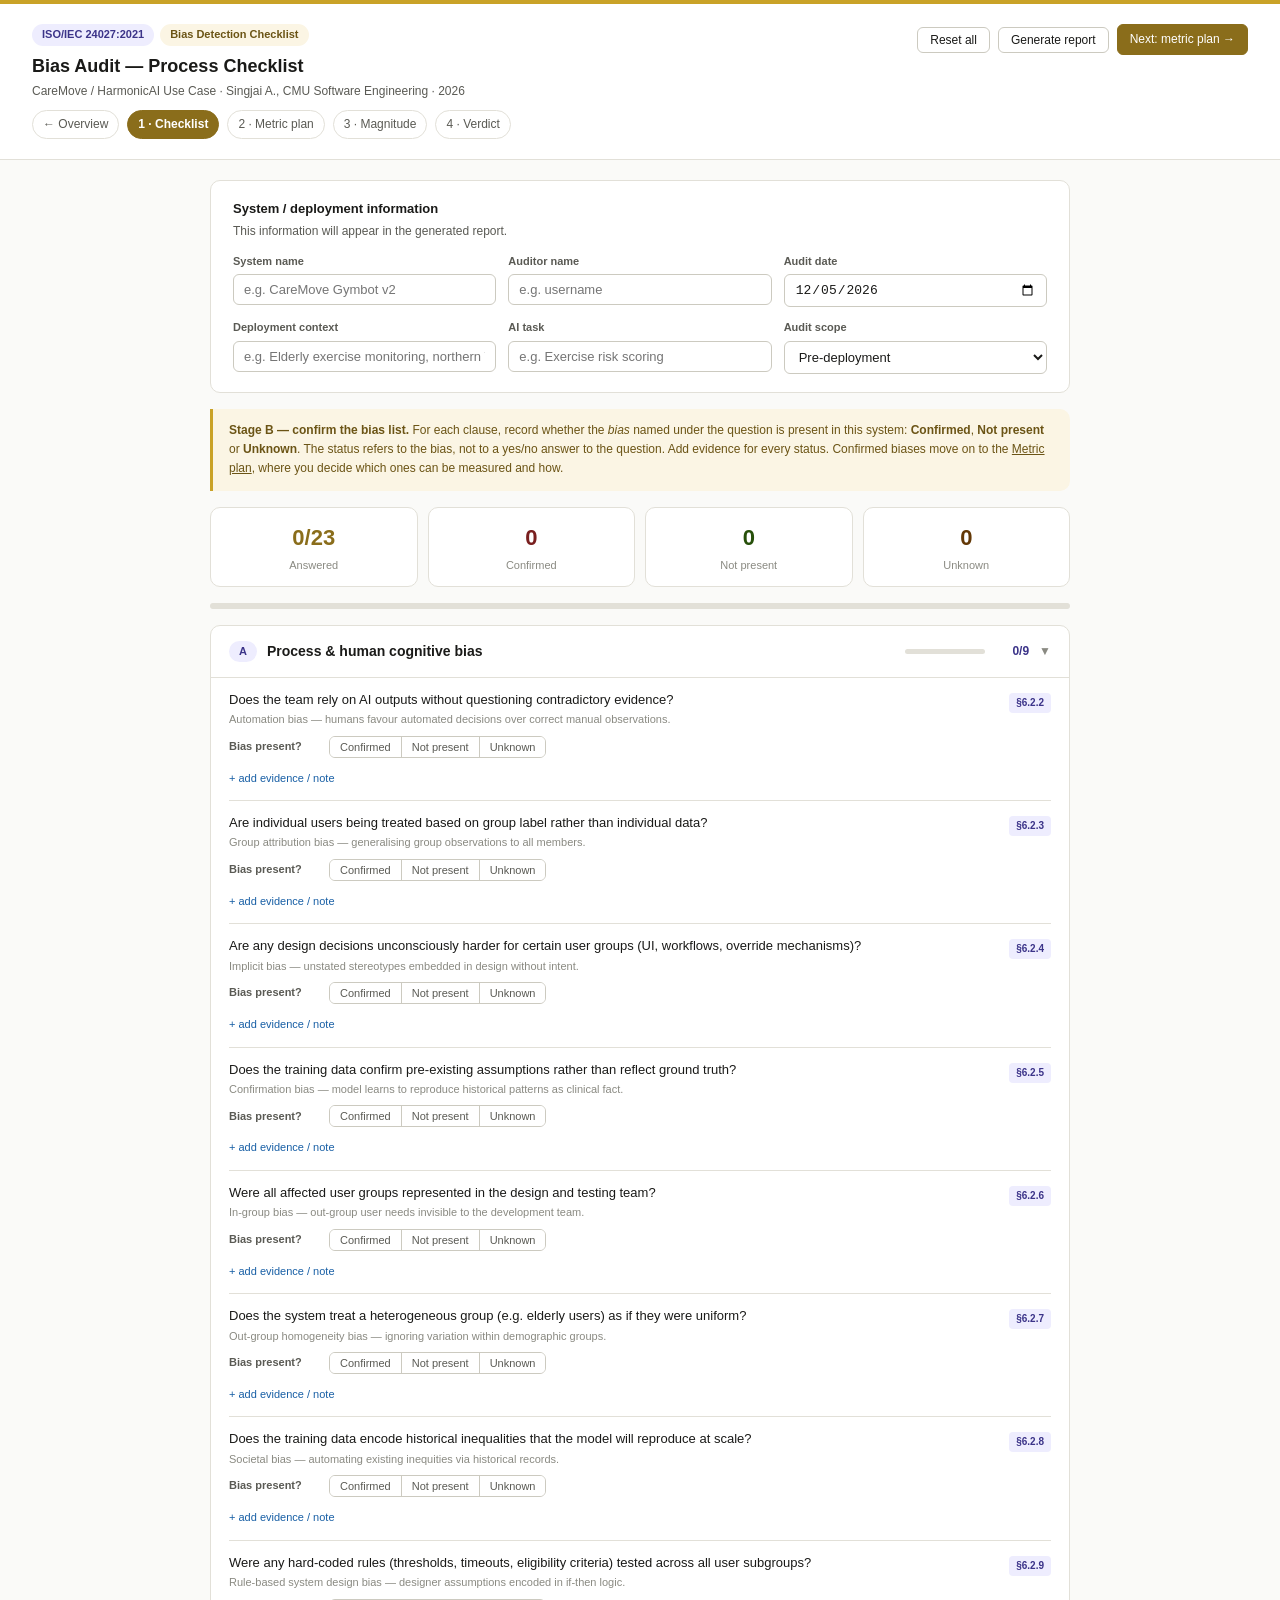
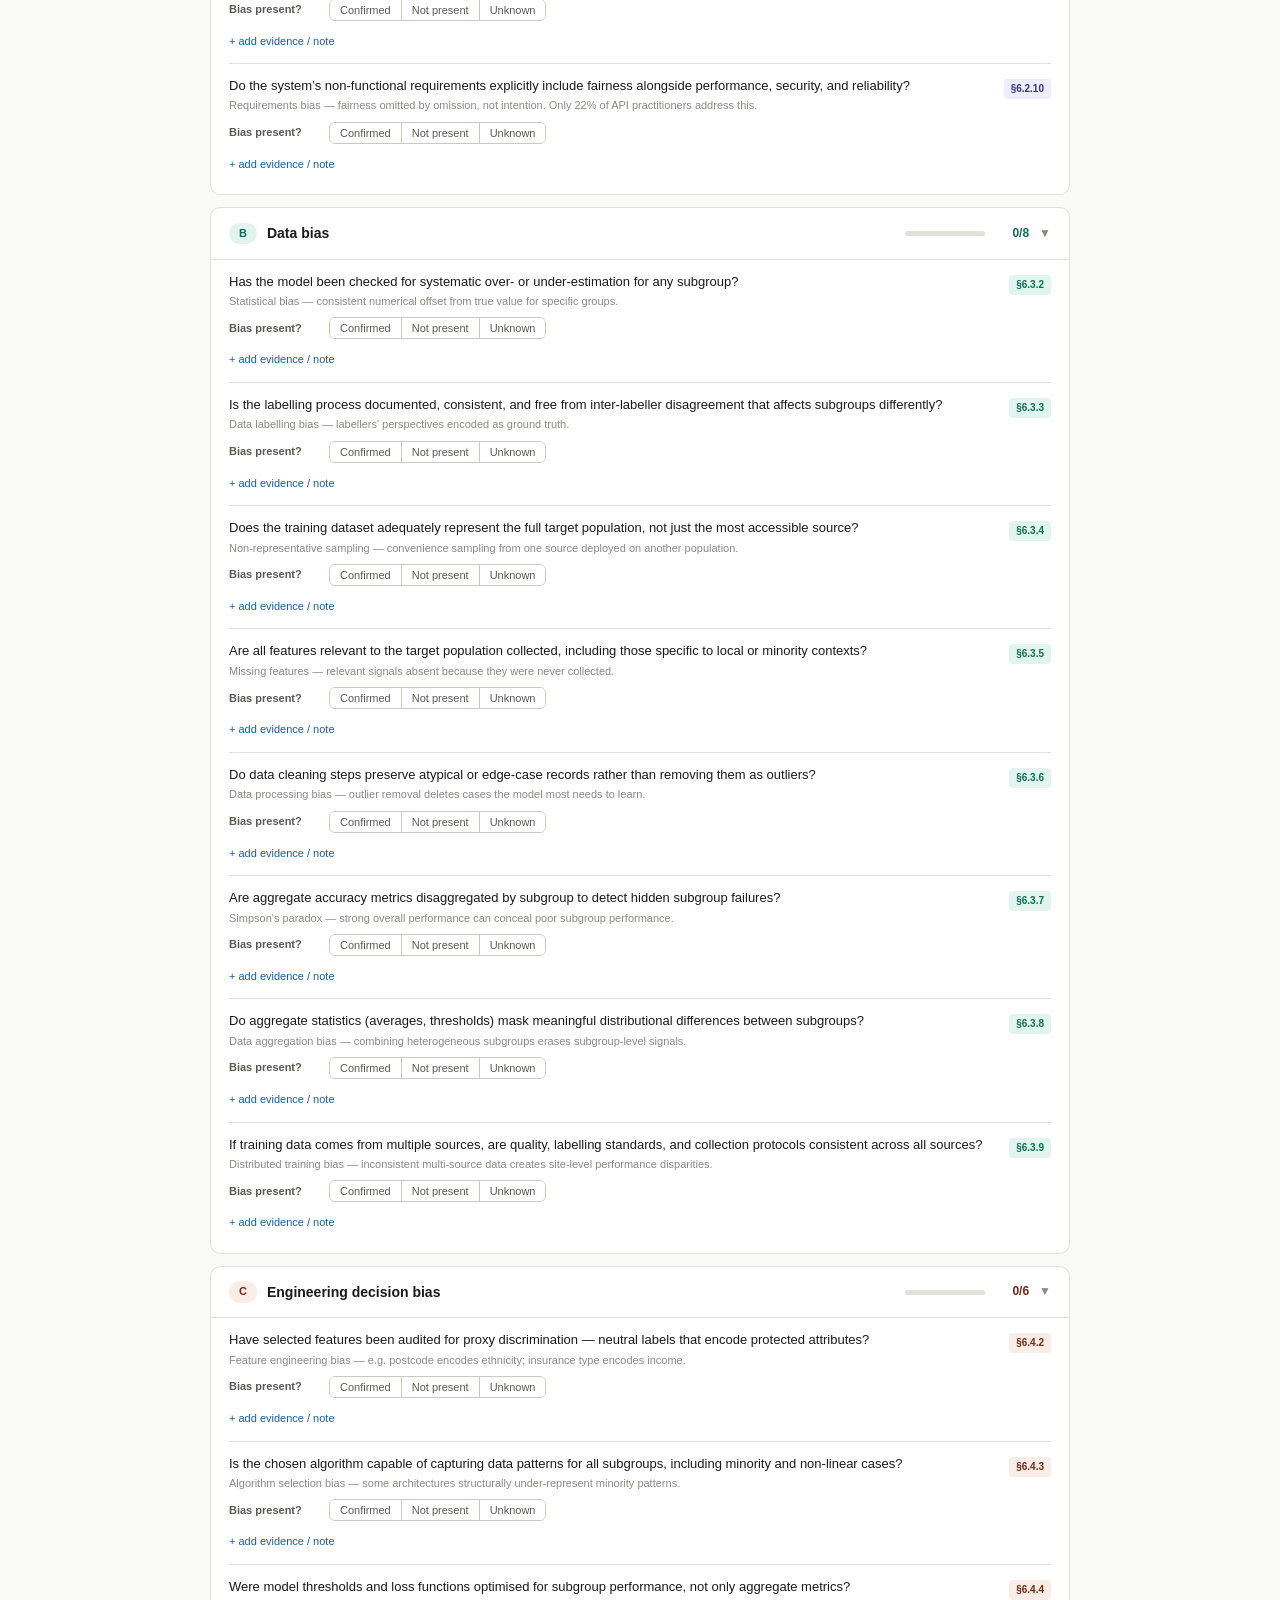
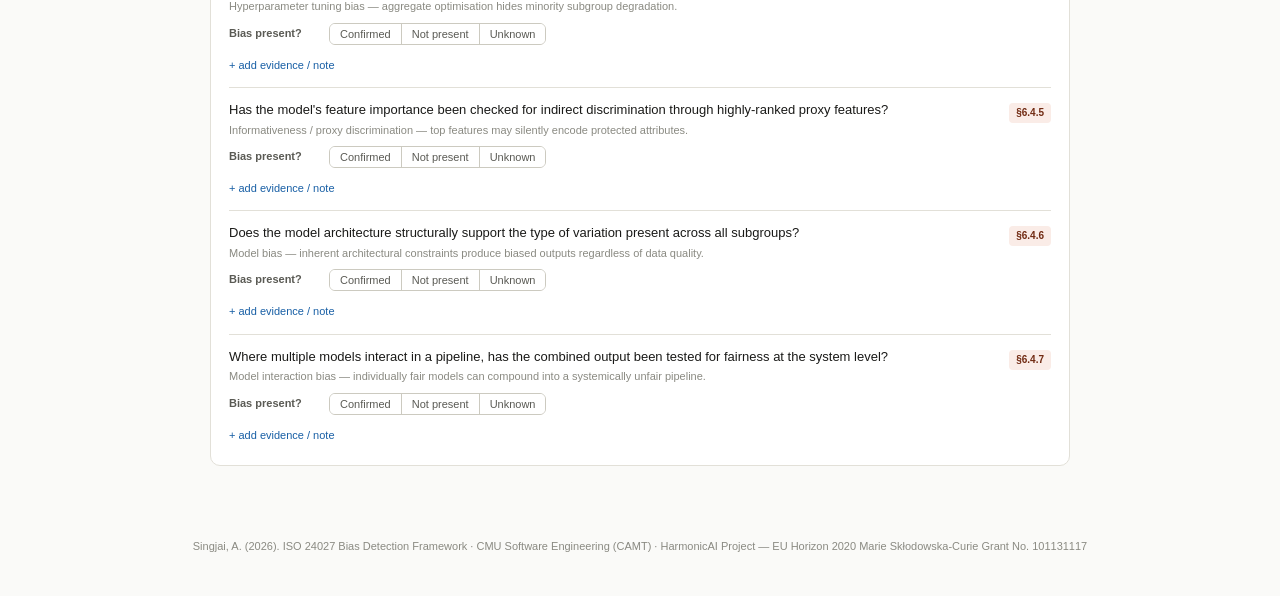
==== checklist.html @ 9dd4c661 "Add files via upload" ====
<!DOCTYPE html>
<html lang="en">
<head>
<meta charset="UTF-8">
<meta name="viewport" content="width=device-width, initial-scale=1.0">
<title>ISO 24027 Bias Detection Checklist</title>
<link rel="stylesheet" href="style.css">
</head>
<body>

<div class="header">
  <div class="header-top">
    <div>
      <div class="header-badges">
        <span class="badge badge-iso">ISO/IEC 24027:2021</span>
        <span class="badge badge-proxy">Bias Detection Checklist</span>
      </div>
      <h1>Bias Audit — Process Checklist</h1>
      <p>CareMove / HarmonicAI Use Case · Singjai A., CMU Software Engineering · 2026</p>
    </div>
    <div class="header-actions">
      <button class="btn btn-sm" onclick="resetAll()">Reset all</button>
      <button class="btn btn-sm" onclick="showReport()">Generate report</button>
      <a class="btn btn-sm btn-primary" href="metric-plan.html" style="text-decoration:none">Next: metric plan →</a>
    </div>
  </div>
  <div class="nav">
    <a href="index.html">← Overview</a>
    <a href="checklist.html" class="current">1 · Checklist</a>
    <a href="metric-plan.html">2 · Metric plan</a>
    <a href="magnitude.html">3 · Magnitude</a>
    <a href="verdict.html">4 · Verdict</a>
  </div>
</div>

<div class="main">

  <div class="system-form">
    <div style="font-size:13px;font-weight:600;margin-bottom:2px">System / deployment information</div>
    <div style="font-size:12px;color:var(--text2)">This information will appear in the generated report.</div>
    <div class="form-grid">
      <div class="form-field"><label>System name</label><input type="text" id="sys-name" placeholder="e.g. CareMove Gymbot v2" oninput="saveInfo()"></div>
      <div class="form-field"><label>Auditor name</label><input type="text" id="auditor" placeholder="e.g. username" oninput="saveInfo()"></div>
      <div class="form-field"><label>Audit date</label><input type="date" id="audit-date" oninput="saveInfo()"></div>
      <div class="form-field"><label>Deployment context</label><input type="text" id="context" placeholder="e.g. Elderly exercise monitoring, northern Thailand" oninput="saveInfo()"></div>
      <div class="form-field"><label>AI task</label><input type="text" id="ai-task" placeholder="e.g. Exercise risk scoring" oninput="saveInfo()"></div>
      <div class="form-field"><label>Audit scope</label>
        <select id="scope" onchange="saveInfo()">
          <option>Pre-deployment</option>
          <option>Post-deployment</option>
          <option>Periodic review</option>
          <option>Incident investigation</option>
        </select>
      </div>
    </div>
  </div>

  <div class="howto">
    <strong>Stage B — confirm the bias list.</strong> For each clause, record whether the <em>bias</em> named under the question is present in this system:
    <strong>Confirmed</strong>, <strong>Not present</strong> or <strong>Unknown</strong>. The status refers to the bias, not to a yes/no answer to the question.
    Add evidence for every status. Confirmed biases move on to the <a href="metric-plan.html">Metric plan</a>, where you decide which ones can be measured and how.
  </div>

  <div class="summary">
    <div class="stat"><div class="stat-num" id="s-done" style="color:var(--gold-deep)">0/23</div><div class="stat-lbl">Answered</div></div>
    <div class="stat"><div class="stat-num" id="s-conf" style="color:var(--red)">0</div><div class="stat-lbl">Confirmed</div></div>
    <div class="stat"><div class="stat-num" id="s-np" style="color:var(--green)">0</div><div class="stat-lbl">Not present</div></div>
    <div class="stat"><div class="stat-num" id="s-unk" style="color:var(--amber)">0</div><div class="stat-lbl">Unknown</div></div>
  </div>
  <div class="prog-bar"><div class="prog-fill" id="prog" style="width:0%"></div></div>

  <div class="cat-block" id="cat-a-block">
    <div class="cat-header" onclick="toggleCat('a')">
      <span class="cat-pill pill-a">A</span>
      <span class="cat-title">Process &amp; human cognitive bias</span>
      <div class="cat-progress">
        <div class="cat-prog-bar"><div class="cat-prog-fill fill-a" id="prog-a-fill" style="width:0%"></div></div>
        <span class="cat-pct" id="prog-a-pct" style="color:var(--purple)">0/9</span>
      </div>
      <span class="chevron">▼</span>
    </div>
    <div class="cat-items" id="cat-a-items"></div>
  </div>

  <div class="cat-block" id="cat-b-block">
    <div class="cat-header" onclick="toggleCat('b')">
      <span class="cat-pill pill-b">B</span>
      <span class="cat-title">Data bias</span>
      <div class="cat-progress">
        <div class="cat-prog-bar"><div class="cat-prog-fill fill-b" id="prog-b-fill" style="width:0%"></div></div>
        <span class="cat-pct" id="prog-b-pct" style="color:var(--teal)">0/8</span>
      </div>
      <span class="chevron">▼</span>
    </div>
    <div class="cat-items" id="cat-b-items"></div>
  </div>

  <div class="cat-block" id="cat-c-block">
    <div class="cat-header" onclick="toggleCat('c')">
      <span class="cat-pill pill-c">C</span>
      <span class="cat-title">Engineering decision bias</span>
      <div class="cat-progress">
        <div class="cat-prog-bar"><div class="cat-prog-fill fill-c" id="prog-c-fill" style="width:0%"></div></div>
        <span class="cat-pct" id="prog-c-pct" style="color:var(--coral)">0/6</span>
      </div>
      <span class="chevron">▼</span>
    </div>
    <div class="cat-items" id="cat-c-items"></div>
  </div>

</div>

<div class="site-foot" style="padding:0 20px 40px">Singjai, A. (2026). ISO 24027 Bias Detection Framework · CMU Software Engineering (CAMT) · HarmonicAI Project — EU Horizon 2020 Marie Skłodowska-Curie Grant No. 101131117</div>

<!-- REPORT MODAL -->
<div class="modal-bg" id="modal" style="display:none" onclick="if(event.target===this)closeReport()">
  <div class="modal" id="report-content">
    <h2>ISO 24027 Bias Audit Report — Stage B</h2>
    <div class="meta" id="report-meta"></div>

    <div class="report-section">
      <h3>Bias status by category</h3>
      <div id="report-cats"></div>
      <div id="report-verdict" class="verdict-box"></div>
    </div>
    <div class="report-section" id="confirmed-section">
      <h3>Confirmed — continue in Metric plan</h3>
      <div id="report-confirmed" class="report-items"></div>
    </div>
    <div class="report-section" id="unknown-section">
      <h3>Unknown — open questions</h3>
      <div id="report-unknown" class="report-items"></div>
    </div>
    <div class="report-section" id="np-section">
      <h3>Not present — with evidence</h3>
      <div id="report-np" class="report-items"></div>
    </div>
    <div class="report-section" id="open-section">
      <h3>Not yet answered</h3>
      <div id="report-open" class="report-items"></div>
    </div>
    <div class="report-section">
      <h3>Proxy metric readiness</h3>
      <div id="report-readiness" class="report-items"></div>
    </div>
    <div class="report-section">
      <h3>Recommended next steps</h3>
      <div id="report-nextsteps" class="report-items"></div>
    </div>

    <div class="modal-actions">
      <button class="btn btn-primary" onclick="window.print()">Print / Save as PDF</button>
      <button class="btn" onclick="exportCSV()">Export as CSV</button>
      <button class="btn" onclick="exportJSON()">Export statuses (JSON)</button>
      <button class="btn" onclick="closeReport()">Close</button>
    </div>
  </div>
</div>

<script src="bias-data.js"></script>
<script>
let state = { status:{}, notes:{}, unkReason:{}, info:{} };
const INFO_FIELDS = ['sys-name','auditor','audit-date','context','ai-task','scope'];

function save() { lsSet(CHECKLIST_KEY, state); }
function load() {
  const s = lsGet(CHECKLIST_KEY);
  if (s) state = Object.assign(state, { status:s.status||{}, notes:s.notes||{}, unkReason:s.unkReason||{}, info:s.info||{} });
}
function saveInfo() {
  INFO_FIELDS.forEach(f => state.info[f] = document.getElementById(f).value);
  save();
}
function restoreInfo() {
  INFO_FIELDS.forEach(f => { if (state.info[f]) document.getElementById(f).value = state.info[f]; });
  if (!document.getElementById('audit-date').value) document.getElementById('audit-date').value = new Date().toISOString().slice(0,10);
}

// ─── RENDER ─────────────────────────────────────────────────────────
function itemHtml(item, cat) {
  const id = item.id, st = state.status[id];
  const hasNote = state.notes[id] && state.notes[id].trim();
  return `
    <div class="check-item" id="item-${id}">
      <div class="check-content">
        <div class="check-q">${item.q}</div>
        <div class="check-sub">${item.sub}</div>
        <div class="ctrl-row">
          <span class="ctrl-lbl">Bias present?</span>
          <div class="seg">${Object.entries(STATUS).map(([k,l]) =>
            `<button type="button" class="${st===k?'on-'+k:''}" onclick="setStatus('${id}','${k}')">${l}</button>`).join('')}</div>
        </div>
        ${st === 'unknown' ? `
        <div class="ctrl-row">
          <span class="ctrl-lbl">Why unknown?</span>
          <select class="mini-select" onchange="setReason('${id}',this.value)">
            <option value="">— select —</option>
            ${Object.entries(UNK_REASON).map(([k,l]) => `<option value="${k}" ${state.unkReason[id]===k?'selected':''}>${l}</option>`).join('')}
          </select>
        </div>` : ''}
        ${st === 'confirmed' ? `<div class="hint">→ Decide whether and how to measure this in the <a href="metric-plan.html">Metric plan</a>.</div>` : ''}
        <div class="notes-field">
          <button class="notes-toggle" onclick="toggleNote('${id}')">${hasNote ? '✎ evidence / note' : '+ add evidence / note'}</button>
          <textarea class="notes-input ${hasNote ? 'open' : ''}" id="note-${id}" placeholder="Evidence for this status (document, interview, data check)..."
                    oninput="saveNote('${id}')">${esc(state.notes[id] || '')}</textarea>
        </div>
      </div>
      <span class="clause-tag tag-${cat}">${item.clause}</span>
    </div>`;
}
function renderItems(cat) { document.getElementById('cat-' + cat + '-items').innerHTML = ITEMS[cat].map(i => itemHtml(i, cat)).join(''); }
function renderItem(id) {
  const cat = id[0], item = ITEMS[cat].find(i => i.id === id);
  const w = document.createElement('div'); w.innerHTML = itemHtml(item, cat).trim();
  document.getElementById('item-' + id).replaceWith(w.firstElementChild);
}
function renderAll() { ['a','b','c'].forEach(renderItems); updateProgress(); }

// ─── INTERACTIONS ────────────────────────────────────────────────────
function setStatus(id, k) {
  state.status[id] = state.status[id] === k ? undefined : k;   // click again to clear
  save(); renderItem(id); updateProgress();
}
function setReason(id, v) { state.unkReason[id] = v || undefined; save(); }
function toggleNote(id) { const el = document.getElementById('note-' + id); el.classList.toggle('open'); if (el.classList.contains('open')) el.focus(); }
function saveNote(id) { state.notes[id] = document.getElementById('note-' + id).value; save(); }
function toggleCat(cat) { document.getElementById('cat-' + cat + '-block').classList.toggle('collapsed'); }

function counts(items) {
  const c = { confirmed:0, not_present:0, unknown:0, answered:0 };
  items.forEach(i => { const s = state.status[i.id]; if (s) { c[s]++; c.answered++; } });
  return c;
}
function updateProgress() {
  const all = ALL_ITEMS(), c = counts(all);
  document.getElementById('s-done').textContent = c.answered + '/' + all.length;
  document.getElementById('s-conf').textContent = c.confirmed;
  document.getElementById('s-np').textContent = c.not_present;
  document.getElementById('s-unk').textContent = c.unknown;
  document.getElementById('prog').style.width = (c.answered / all.length * 100) + '%';
  ['a','b','c'].forEach(cat => {
    const cc = counts(ITEMS[cat]);
    document.getElementById('prog-' + cat + '-fill').style.width = Math.round(cc.answered / ITEMS[cat].length * 100) + '%';
    document.getElementById('prog-' + cat + '-pct').textContent = cc.answered + '/' + ITEMS[cat].length;
  });
}
function resetAll() {
  if (!confirm('Reset all statuses and notes? (The metric plan is kept.)')) return;
  state = { status:{}, notes:{}, unkReason:{}, info:state.info };
  save(); renderAll();
}

// ─── REPORT ─────────────────────────────────────────────────────────
function row(cls, tag, html) { return `<div class="report-item-row"><span class="item-status ${cls}">${tag}</span><div>${html}</div></div>`; }
function ev(id) {
  const n = (state.notes[id] || '').trim();
  return n ? `<br><em style="color:var(--text2)">${esc(n)}</em>` : `<br><em style="color:var(--red)">No evidence recorded</em>`;
}
function section(id, html) {
  document.getElementById(id + '-section').style.display = html ? '' : 'none';
  if (html) document.getElementById('report-' + id).innerHTML = html;
}
function showReport() {
  const v = id => document.getElementById(id).value || 'Not specified';
  document.getElementById('report-meta').innerHTML =
    `<strong>System:</strong> ${esc(v('sys-name'))} &nbsp;·&nbsp; <strong>Auditor:</strong> ${esc(v('auditor'))} &nbsp;·&nbsp; <strong>Date:</strong> ${esc(v('audit-date'))}<br>
     <strong>Context:</strong> ${esc(v('context'))} &nbsp;·&nbsp; <strong>AI task:</strong> ${esc(v('ai-task'))} &nbsp;·&nbsp; <strong>Scope:</strong> ${esc(v('scope'))}`;

  const names = { a:'A — Process & human cognitive bias', b:'B — Data bias', c:'C — Engineering decision bias' };
  let t = `<table class="status-table"><thead><tr><th>Category</th><th class="num">Confirmed</th><th class="num">Not present</th><th class="num">Unknown</th><th class="num">Unanswered</th></tr></thead><tbody>`;
  ['a','b','c'].forEach(cat => { const c = counts(ITEMS[cat]);
    t += `<tr><td>${names[cat]}</td><td class="num">${c.confirmed}</td><td class="num">${c.not_present}</td><td class="num">${c.unknown}</td><td class="num">${ITEMS[cat].length - c.answered}</td></tr>`; });
  const all = ALL_ITEMS(), ca = counts(all), open = all.length - ca.answered;
  t += `<tr><td><strong>Total</strong></td><td class="num"><strong>${ca.confirmed}</strong></td><td class="num"><strong>${ca.not_present}</strong></td><td class="num"><strong>${ca.unknown}</strong></td><td class="num"><strong>${open}</strong></td></tr></tbody></table>`;
  document.getElementById('report-cats').innerHTML = t;

  const vb = document.getElementById('report-verdict');
  if (open) { vb.className = 'verdict-box v-amber'; vb.textContent = `${ca.answered}/${all.length} clauses answered. Answer the remaining ${open} before finalising the bias list.`; }
  else { vb.className = 'verdict-box v-green'; vb.textContent = `All ${all.length} clauses answered: ${ca.confirmed} confirmed, ${ca.not_present} not present, ${ca.unknown} unknown. Continue with the ${ca.confirmed} confirmed clause(s) in the Metric plan.`; }

  section('confirmed', all.filter(i => state.status[i.id]==='confirmed').map(i => row('s-miss','CONFIRMED',`<strong style="font-size:12px">${i.clause}</strong> — ${esc(BIAS_NAME(i))}${ev(i.id)}`)).join(''));
  section('unknown', all.filter(i => state.status[i.id]==='unknown').map(i => row('s-unk','UNKNOWN',
    `<strong style="font-size:12px">${i.clause}</strong> — ${esc(BIAS_NAME(i))}<br><span style="font-size:11px">Reason: ${state.unkReason[i.id] ? UNK_REASON[state.unkReason[i.id]] : '<span style="color:var(--red)">not given</span>'}</span>${ev(i.id)}`)).join(''));
  section('np', all.filter(i => state.status[i.id]==='not_present').map(i => row('s-done','NOT PRESENT',`<strong style="font-size:12px">${i.clause}</strong> — ${esc(BIAS_NAME(i))}${ev(i.id)}`)).join(''));
  section('open', all.filter(i => !state.status[i.id]).map(i => row('s-miss','OPEN',`<strong style="font-size:12px">${i.clause}</strong> — ${i.q}`)).join(''));

  const ready = (id, label, why) => {
    const s = state.status[id];
    const tag = s==='not_present' ? ['s-done','OK'] : s==='confirmed' ? ['s-miss','CONFIRMED'] : s==='unknown' ? ['s-unk','UNKNOWN'] : ['s-miss','OPEN'];
    return row(tag[0], tag[1], `<strong>${label}</strong> — ${why}`);
  };
  document.getElementById('report-readiness').innerHTML =
    ready('b3','§6.3.4 Representative sampling','If confirmed or unknown, report n per subgroup and treat subgroup metrics as unstable.') +
    ready('b2','§6.3.3 Labelling consistency','Affects every reference-based metric (TP/FN counts).') +
    ready('b6','§6.3.7 Subgroup disaggregation','Core requirement for all five §7 metrics.');

  const steps = [];
  if (open) steps.push(`Answer the remaining ${open} clause(s).`);
  const noEv = all.filter(i => state.status[i.id] && !(state.notes[i.id]||'').trim()).length;
  if (noEv) steps.push(`Add evidence for ${noEv} answered clause(s).`);
  const unkNo = all.filter(i => state.status[i.id]==='unknown' && !state.unkReason[i.id]).length;
  if (unkNo) steps.push(`Give a reason for ${unkNo} Unknown clause(s) — separate “no information” from “no authority to answer”.`);
  if (ca.confirmed) steps.push(`Open the Metric plan to decide which of the ${ca.confirmed} confirmed bias(es) are measurable and with which metric.`);
  if (!steps.length) steps.push('No open actions.');
  document.getElementById('report-nextsteps').innerHTML = steps.map((s,i) => row('s-info', String(i+1), s)).join('');

  document.getElementById('modal').style.display = 'flex';
}
function closeReport() { document.getElementById('modal').style.display = 'none'; }

function exportCSV() {
  const date = document.getElementById('audit-date').value || new Date().toISOString().slice(0,10);
  const lines = [
    'ISO 24027 Bias Audit — Stage B export',
    'System,' + csvCell(document.getElementById('sys-name').value),
    'Auditor,' + csvCell(document.getElementById('auditor').value),
    'Date,' + date, '',
    'Clause,Category,Bias,Question,Bias status,Unknown reason,Evidence/Note',
    ...ALL_ITEMS().map(i => [i.clause, i.id[0].toUpperCase(), csvCell(BIAS_NAME(i)), csvCell(i.q),
      state.status[i.id] ? STATUS[state.status[i.id]] : 'Unanswered',
      state.unkReason[i.id] ? UNK_REASON[state.unkReason[i.id]] : '',
      csvCell(state.notes[i.id] || '')].join(','))
  ];
  downloadFile('iso24027_checklist_' + date + '.csv', '﻿' + lines.join('\n'), 'text/csv');
}
function exportJSON() {
  const date = document.getElementById('audit-date').value || new Date().toISOString().slice(0,10);
  downloadFile('iso24027_checklist_' + date + '.json',
    JSON.stringify({ source:'iso24027-checklist', version:2, exported:new Date().toISOString(), ...state }, null, 2), 'application/json');
}

// ─── INIT ─────────────────────────────────────────────────────────
load(); restoreInfo(); renderAll();
</script>
</body>
</html>
---- style.css ----
:root {
    --bg: #fafaf8;
    --surface: #ffffff;
    --surface2: #f4f3ef;
    --border: #e2e0d8;
    --border2: #cccac0;
    --text: #1a1a18;
    --text2: #5a5a54;
    --text3: #8a8a82;
    --purple: #3c3489;
    --purple-light: #eeedfe;
    --purple-mid: #534ab7;
    --teal: #0f6e56;
    --teal-light: #e1f5ee;
    --coral: #712b13;
    --coral-light: #faece7;
    --blue: #185fa5;
    --blue-light: #e6f1fb;
    --green: #27500a;
    --green-light: #eaf3de;
    --amber: #633806;
    --amber-light: #faeeda;
    --red: #791f1f;
    --red-light: #fcebeb;
    --radius: 10px;
    --radius-sm: 6px;
  }
  * { box-sizing: border-box; margin: 0; padding: 0; }
  body { background: var(--bg); color: var(--text); font-family: -apple-system, BlinkMacSystemFont, 'Segoe UI', sans-serif; font-size: 14px; line-height: 1.6; }

  .header { background: var(--surface); border-bottom: 1px solid var(--border); padding: 20px 32px; }
  .header-top { display: flex; align-items: flex-start; justify-content: space-between; flex-wrap: wrap; gap: 12px; }
  .header-badges { display: flex; gap: 6px; margin-bottom: 6px; flex-wrap: wrap; }
  .badge { font-size: 11px; font-weight: 600; padding: 2px 10px; border-radius: 20px; }
  .badge-iso { background: var(--purple-light); color: var(--purple); }
  .badge-proxy { background: var(--teal-light); color: var(--teal); }
  .header h1 { font-size: 18px; font-weight: 600; }
  .header p { font-size: 12px; color: var(--text2); margin-top: 2px; }
  .header-actions { display: flex; gap: 8px; align-items: center; flex-wrap: wrap; }

  .main { max-width: 900px; margin: 0 auto; padding: 20px 20px 60px; }

  /* System info */
  .system-form { background: var(--surface); border: 1px solid var(--border); border-radius: var(--radius); padding: 18px 22px; margin-bottom: 16px; }
  .form-grid { display: grid; grid-template-columns: 1fr 1fr 1fr; gap: 12px; margin-top: 12px; }
  .form-field label { font-size: 11px; font-weight: 600; color: var(--text2); display: block; margin-bottom: 4px; }
  .form-field input, .form-field select { width: 100%; padding: 7px 10px; border: 1px solid var(--border2); border-radius: var(--radius-sm); font-size: 13px; background: var(--surface); color: var(--text); }
  .form-field input:focus, .form-field select:focus { outline: none; border-color: var(--purple-mid); }

  /* How-to */
  .howto { background: var(--blue-light); color: var(--blue); border-radius: var(--radius); padding: 12px 16px; font-size: 12px; margin-bottom: 16px; line-height: 1.6; }
  .howto strong { color: var(--blue); }

  /* Progress summary */
  .summary { display: grid; grid-template-columns: repeat(4, 1fr); gap: 10px; margin-bottom: 16px; }
  .stat { background: var(--surface); border: 1px solid var(--border); border-radius: var(--radius); padding: 12px 14px; text-align: center; }
  .stat-num { font-size: 22px; font-weight: 700; }
  .stat-lbl { font-size: 11px; color: var(--text3); margin-top: 2px; }
  .prog-bar { height: 6px; background: var(--border); border-radius: 3px; margin-bottom: 16px; overflow: hidden; }
  .prog-fill { height: 100%; border-radius: 3px; background: var(--purple-mid); transition: width 0.3s; }

  /* Category */
  .cat-block { background: var(--surface); border: 1px solid var(--border); border-radius: var(--radius); margin-bottom: 12px; overflow: hidden; }
  .cat-header { display: flex; align-items: center; gap: 10px; padding: 14px 18px; border-bottom: 1px solid var(--border); cursor: pointer; user-select: none; }
  .cat-header:hover { background: var(--surface2); }
  .cat-pill { font-size: 11px; font-weight: 700; padding: 2px 10px; border-radius: 20px; flex-shrink: 0; }
  .pill-a { background: var(--purple-light); color: var(--purple); }
  .pill-b { background: var(--teal-light); color: var(--teal); }
  .pill-c { background: var(--coral-light); color: var(--coral); }
  .cat-title { font-size: 14px; font-weight: 600; flex: 1; }
  .cat-progress { display: flex; align-items: center; gap: 8px; }
  .cat-prog-bar { width: 80px; height: 5px; background: var(--border); border-radius: 3px; overflow: hidden; }
  .cat-prog-fill { height: 100%; border-radius: 3px; transition: width 0.3s; }
  .fill-a { background: var(--purple-mid); }
  .fill-b { background: var(--teal); }
  .fill-c { background: var(--coral); }
  .cat-pct { font-size: 12px; font-weight: 600; min-width: 36px; text-align: right; }
  .chevron { font-size: 12px; color: var(--text3); transition: transform 0.2s; }
  .collapsed .chevron { transform: rotate(-90deg); }
  .cat-items { padding: 0 18px 8px; }
  .collapsed .cat-items { display: none; }

  /* Check item */
  .check-item { display: flex; gap: 12px; align-items: flex-start; padding: 12px 0; border-bottom: 1px solid var(--border); }
  .check-item:last-child { border-bottom: none; }
  .check-content { flex: 1; min-width: 0; }
  .check-q { font-size: 13px; color: var(--text); line-height: 1.5; }
  .check-sub { font-size: 11px; color: var(--text3); margin-top: 3px; line-height: 1.4; }
  .clause-tag { font-size: 10px; font-weight: 600; padding: 2px 7px; border-radius: 4px; white-space: nowrap; flex-shrink: 0; margin-top: 3px; }
  .tag-a { background: var(--purple-light); color: var(--purple); }
  .tag-b { background: var(--teal-light); color: var(--teal); }
  .tag-c { background: var(--coral-light); color: var(--coral); }

  /* Status + measurability controls */
  .ctrl-row { display: flex; align-items: center; gap: 8px; margin-top: 8px; flex-wrap: wrap; }
  .ctrl-lbl { font-size: 11px; font-weight: 600; color: var(--text2); min-width: 92px; }
  .seg { display: inline-flex; border: 1px solid var(--border2); border-radius: var(--radius-sm); overflow: hidden; }
  .seg button { font-size: 11px; padding: 4px 10px; border: none; background: var(--surface); color: var(--text2); cursor: pointer; border-right: 1px solid var(--border2); font-family: inherit; }
  .seg button:last-child { border-right: none; }
  .seg button:hover { background: var(--surface2); }
  .seg button.on-confirmed { background: var(--red-light); color: var(--red); font-weight: 600; }
  .seg button.on-not_present { background: var(--green-light); color: var(--green); font-weight: 600; }
  .seg button.on-unknown { background: var(--amber-light); color: var(--amber); font-weight: 600; }
  .seg button.on-yes { background: var(--blue-light); color: var(--blue); font-weight: 600; }
  .seg button.on-no { background: var(--surface2); color: var(--text); font-weight: 600; }
  .seg button.on-needs_data { background: var(--amber-light); color: var(--amber); font-weight: 600; }
  .measure-panel { margin-top: 8px; padding: 10px 12px; background: var(--surface2); border-radius: var(--radius-sm); }
  .mini-select, .mini-input { font-size: 12px; padding: 4px 8px; border: 1px solid var(--border2); border-radius: var(--radius-sm); background: var(--surface); color: var(--text); font-family: inherit; }
  .mini-input { min-width: 220px; }
  .metric-chips { display: flex; flex-wrap: wrap; gap: 6px; margin-top: 6px; }
  .chip { display: inline-flex; align-items: center; gap: 4px; font-size: 11px; padding: 3px 8px; border: 1px solid var(--border2); border-radius: 20px; background: var(--surface); cursor: pointer; user-select: none; }
  .chip input { margin: 0; }
  .chip.suggested { border-color: var(--blue); }
  .chip .sug { font-size: 9px; color: var(--blue); font-weight: 700; }
  .hint { font-size: 11px; color: var(--text3); margin-top: 6px; line-height: 1.4; }

  /* Notes */
  .notes-field { margin-top: 8px; }
  .notes-toggle { font-size: 11px; color: var(--blue); cursor: pointer; background: none; border: none; padding: 0; }
  .notes-input { width: 100%; margin-top: 4px; padding: 6px 8px; font-size: 12px; border: 1px solid var(--border2); border-radius: var(--radius-sm); resize: vertical; min-height: 48px; font-family: inherit; color: var(--text); background: var(--surface2); display: none; }
  .notes-input.open { display: block; }

  /* Buttons */
  .btn { display: inline-flex; align-items: center; gap: 6px; padding: 8px 16px; border-radius: var(--radius-sm); font-size: 13px; font-weight: 500; cursor: pointer; border: 1px solid var(--border2); background: var(--surface); color: var(--text); transition: all 0.15s; }
  .btn:hover { background: var(--surface2); }
  .btn-primary { background: var(--text); color: var(--surface); border-color: var(--text); }
  .btn-primary:hover { opacity: 0.85; }
  .btn-sm { padding: 5px 12px; font-size: 12px; }

  /* Report modal */
  .modal-bg { position: fixed; inset: 0; background: rgba(0,0,0,0.5); z-index: 100; display: flex; align-items: flex-start; justify-content: center; padding: 40px 20px; overflow-y: auto; }
  .modal { background: var(--surface); border-radius: var(--radius); max-width: 760px; width: 100%; padding: 28px 32px; }
  .modal h2 { font-size: 17px; font-weight: 600; margin-bottom: 4px; }
  .modal .meta { font-size: 12px; color: var(--text2); margin-bottom: 20px; }
  .report-section { margin-bottom: 20px; }
  .report-section h3 { font-size: 13px; font-weight: 600; color: var(--text2); text-transform: uppercase; letter-spacing: 0.04em; margin-bottom: 10px; padding-bottom: 6px; border-bottom: 1px solid var(--border); }
  .report-section .sec-note { font-size: 11px; color: var(--text3); margin: -4px 0 8px; }
  .verdict-box { border-radius: var(--radius-sm); padding: 12px 16px; font-size: 13px; margin-top: 10px; }
  .v-green { background: var(--green-light); color: var(--green); }
  .v-amber { background: var(--amber-light); color: var(--amber); }
  .v-red { background: var(--red-light); color: var(--red); }
  .report-items { font-size: 12px; color: var(--text2); margin-top: 8px; }
  .report-item-row { display: flex; gap: 8px; padding: 5px 0; border-bottom: 1px solid var(--border); align-items: flex-start; }
  .report-item-row:last-child { border-bottom: none; }
  .item-status { font-size: 10px; font-weight: 600; padding: 1px 6px; border-radius: 4px; white-space: nowrap; flex-shrink: 0; margin-top: 2px; }
  .s-done { background: var(--green-light); color: var(--green); }
  .s-miss { background: var(--red-light); color: var(--red); }
  .s-unk { background: var(--amber-light); color: var(--amber); }
  .s-info { background: var(--blue-light); color: var(--blue); }
  .status-table { width: 100%; border-collapse: collapse; font-size: 12px; }
  .status-table th, .status-table td { text-align: left; padding: 6px 8px; border-bottom: 1px solid var(--border); }
  .status-table th { font-weight: 600; color: var(--text2); font-size: 11px; }
  .status-table td.num { text-align: right; font-variant-numeric: tabular-nums; }
  .plan-table { width: 100%; border-collapse: collapse; font-size: 12px; }
  .plan-table th, .plan-table td { text-align: left; padding: 6px 8px; border-bottom: 1px solid var(--border); vertical-align: top; }
  .plan-table th { font-weight: 600; color: var(--text2); font-size: 11px; }
  .modal-actions { display: flex; gap: 8px; margin-top: 20px; flex-wrap: wrap; }

  @media print {
    .header-actions, .modal-actions, .btn, .notes-toggle, .seg, .howto { display: none !important; }
    .modal-bg { position: static; background: none; padding: 0; }
    .modal { box-shadow: none; }
    body { background: white; }
  }

  @media (max-width: 600px) {
    .form-grid { grid-template-columns: 1fr; }
    .summary { grid-template-columns: 1fr 1fr; }
    .header { padding: 14px 16px; }
    .main { padding: 14px 12px 40px; }
    .cat-prog-bar { width: 50px; }
    .ctrl-lbl { min-width: 0; width: 100%; }
    .mini-input { min-width: 0; width: 100%; }
  }

  /* Navigation pills */
  .nav { display: flex; gap: 8px; margin-top: 8px; flex-wrap: wrap; }
  .nav a { font-size: 12px; color: var(--text2); text-decoration: none; padding: 4px 10px; border: 1px solid var(--border); border-radius: 20px; }
  .nav a.current { background: var(--text); color: var(--surface); border-color: var(--text); }

  /* Metric plan page */
  .panel { background: var(--surface); border: 1px solid var(--border); border-radius: var(--radius); padding: 18px 22px; margin-bottom: 16px; }
  .panel h2 { font-size: 14px; font-weight: 600; margin-bottom: 2px; }
  .panel .lead { font-size: 12px; color: var(--text2); margin-bottom: 12px; }
  .stage { display: inline-block; font-size: 10px; font-weight: 700; padding: 1px 8px; border-radius: 20px; background: var(--blue-light); color: var(--blue); margin-right: 6px; vertical-align: 1px; }
  .plan-card { border: 1px solid var(--border); border-radius: var(--radius-sm); padding: 12px 14px; margin-bottom: 10px; }
  .plan-card-head { display: flex; justify-content: space-between; gap: 10px; align-items: flex-start; }
  .plan-card-title { font-size: 13px; font-weight: 600; }
  .plan-card-ev { font-size: 11px; color: var(--text3); margin-top: 2px; }
  .feas { font-size: 10px; font-weight: 600; padding: 1px 6px; border-radius: 4px; margin-left: 4px; }
  .feas-ok { background: var(--green-light); color: var(--green); }
  .feas-warn { background: var(--amber-light); color: var(--amber); }
  .feas-bad { background: var(--red-light); color: var(--red); }
  .mini-textarea { width: 100%; font-size: 12px; padding: 6px 8px; border: 1px solid var(--border2); border-radius: var(--radius-sm); font-family: inherit; color: var(--text); background: var(--surface); resize: vertical; min-height: 40px; }
  .compat { width: 100%; border-collapse: collapse; font-size: 12px; margin-top: 4px; }
  .compat th, .compat td { padding: 6px 8px; border-bottom: 1px solid var(--border); text-align: left; }
  .compat th { font-size: 11px; color: var(--text2); font-weight: 600; }
  .lockbar { display: flex; align-items: center; gap: 10px; flex-wrap: wrap; padding: 12px 16px; border-radius: var(--radius); margin-bottom: 16px; font-size: 12px; }
  .lockbar.unlocked { background: var(--amber-light); color: var(--amber); }
  .lockbar.locked { background: var(--green-light); color: var(--green); }
  fieldset { border: none; min-width: 0; }
  fieldset:disabled .seg button, fieldset:disabled .chip { cursor: not-allowed; opacity: 0.7; }
  .empty { font-size: 13px; color: var(--text2); padding: 12px 0; }

  /* ─── Theme: gold (shared with index.html) ─── */
  :root {
    --gold: #c9a227;        /* accent: lines, bars, hover */
    --gold-deep: #8a6d1b;   /* buttons, current step */
    --gold-dark: #6b5415;   /* text on pale gold */
    --gold-bright: #f2d16b; /* highlight on dark gold */
    --gold-light: #fbf5e4;  /* pale backgrounds */
  }
  .header { border-top: 4px solid var(--gold); }
  .badge-proxy { background: var(--gold-light); color: var(--gold-dark); }
  .nav a.current { background: var(--gold-deep); color: #fff; border-color: var(--gold-deep); font-weight: 600; }
  .nav a:hover:not(.current) { background: var(--gold-light); }
  .btn-primary { background: var(--gold-deep); color: #fff; border-color: var(--gold-deep); }
  .btn-primary:hover { background: var(--gold-dark); border-color: var(--gold-dark); opacity: 1; }
  .stage { background: var(--gold-light); color: var(--gold-dark); }
  .prog-fill { background: var(--gold); }
  .howto { background: var(--gold-light); color: var(--gold-dark); border-left: 3px solid var(--gold); border-radius: 0 var(--radius) var(--radius) 0; }
  .howto strong, .howto a { color: var(--gold-dark); }
  .howto a { text-decoration: underline; }
  .chip.suggested { border-color: var(--gold); }
  .chip .sug { color: var(--gold-dark); }
  .panel h2 { color: var(--gold-dark); }
  a { color: inherit; }
  .hint a, .lead a, .kv a, .empty a { color: var(--gold-dark); text-decoration: underline; }
  .site-foot { text-align: center; padding: 20px 0 0; font-size: 11px; color: var(--text3); }
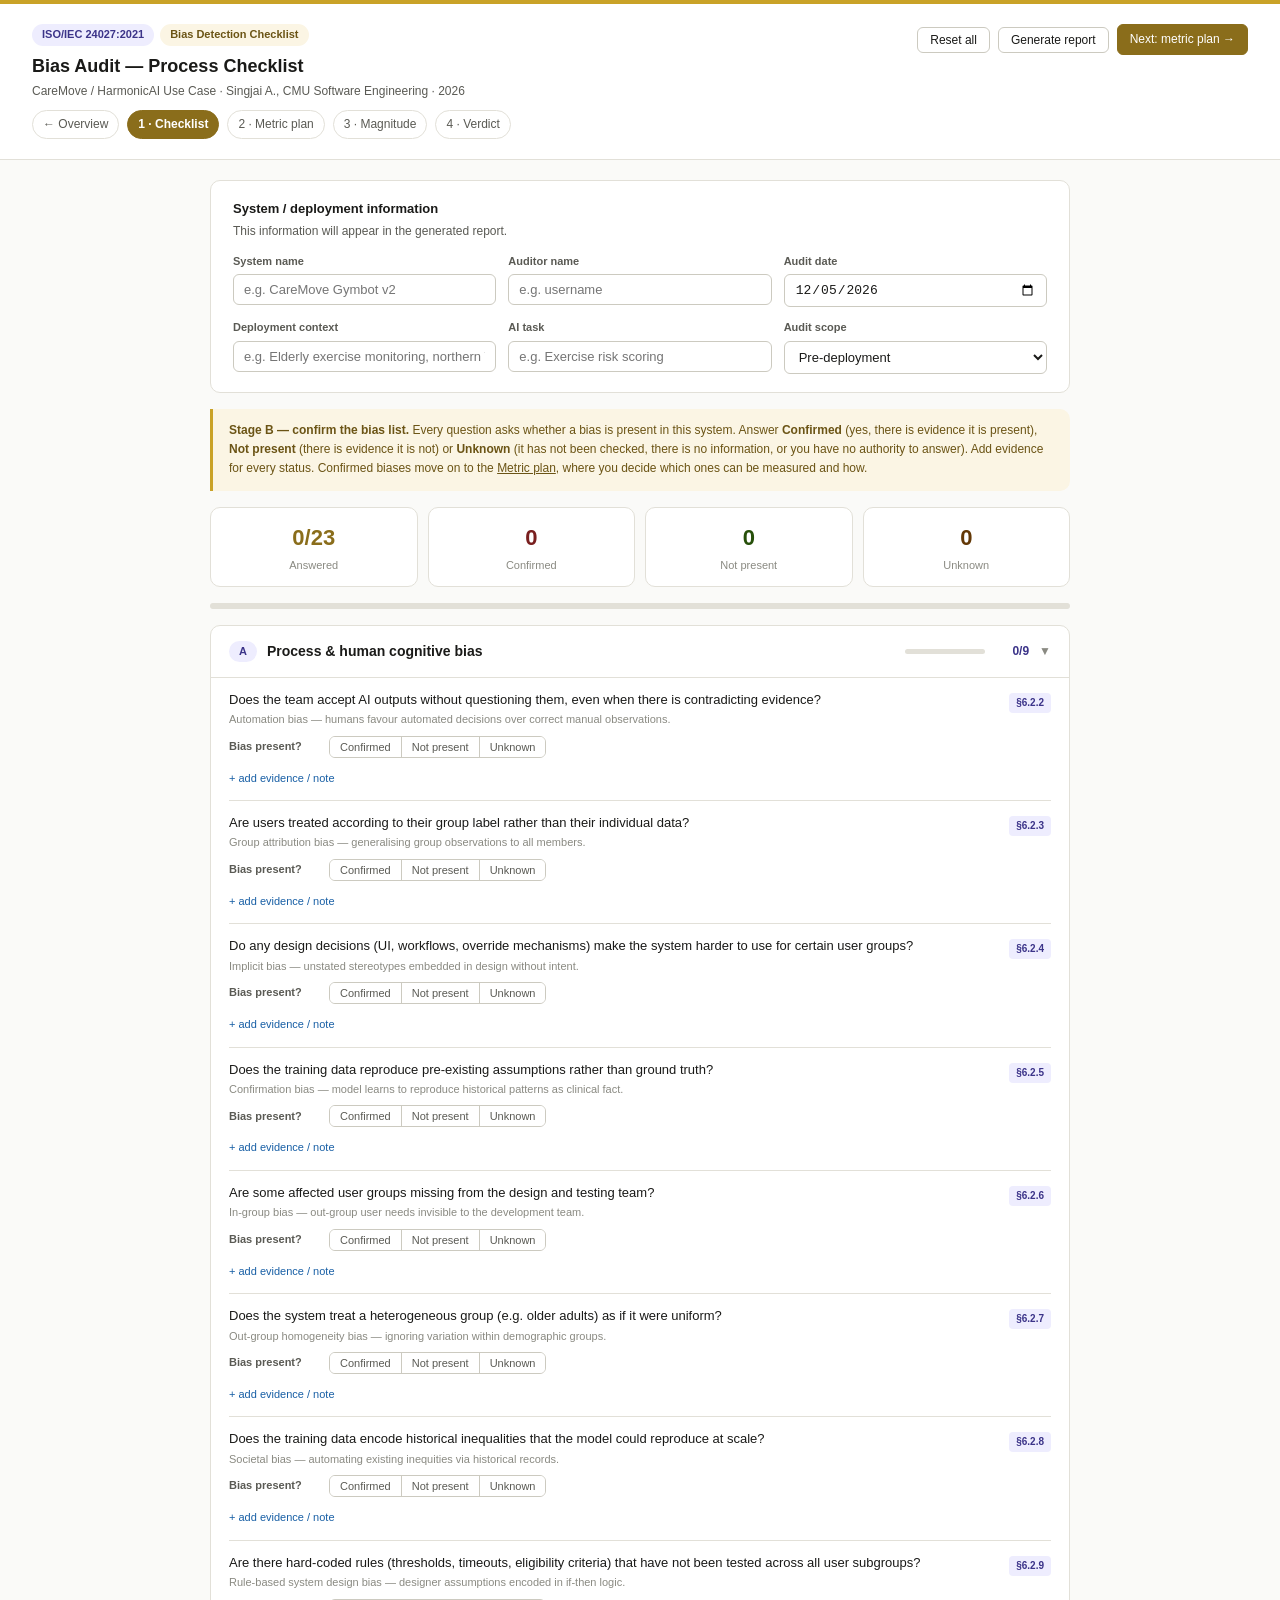
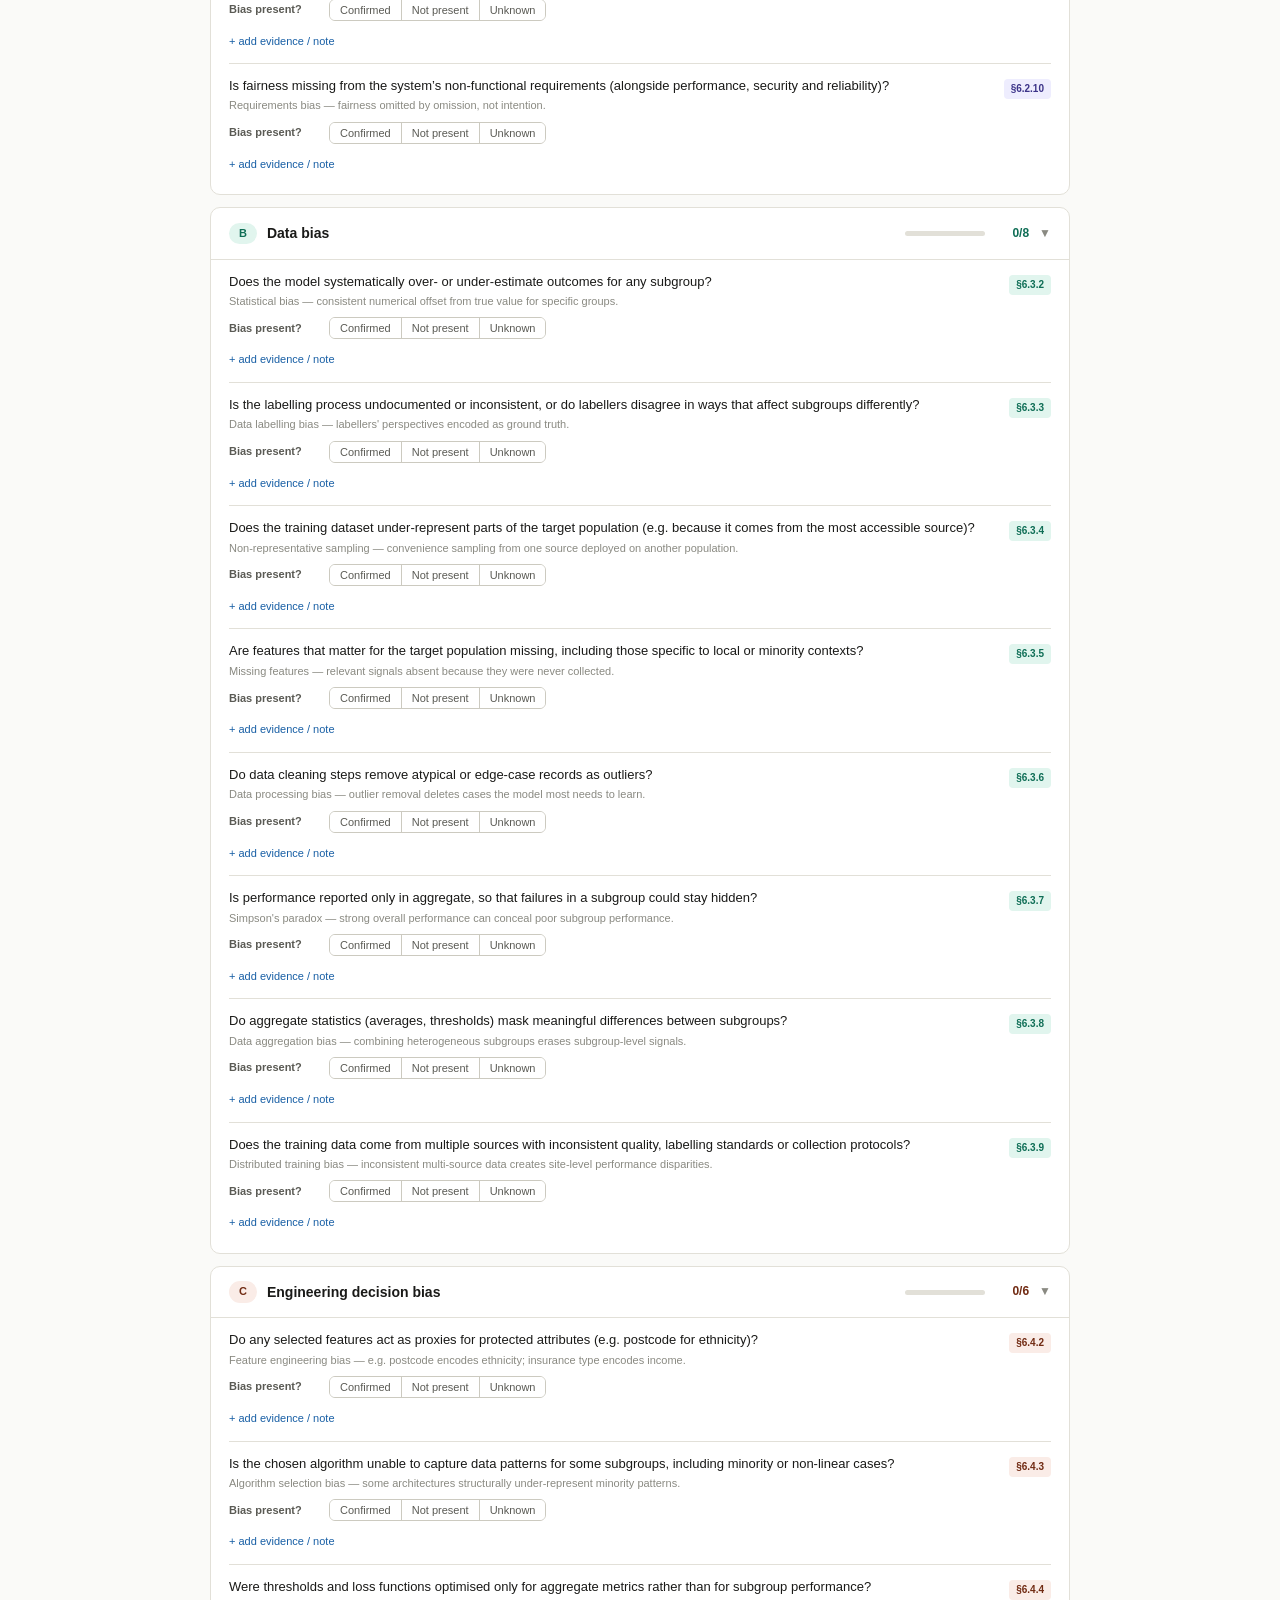
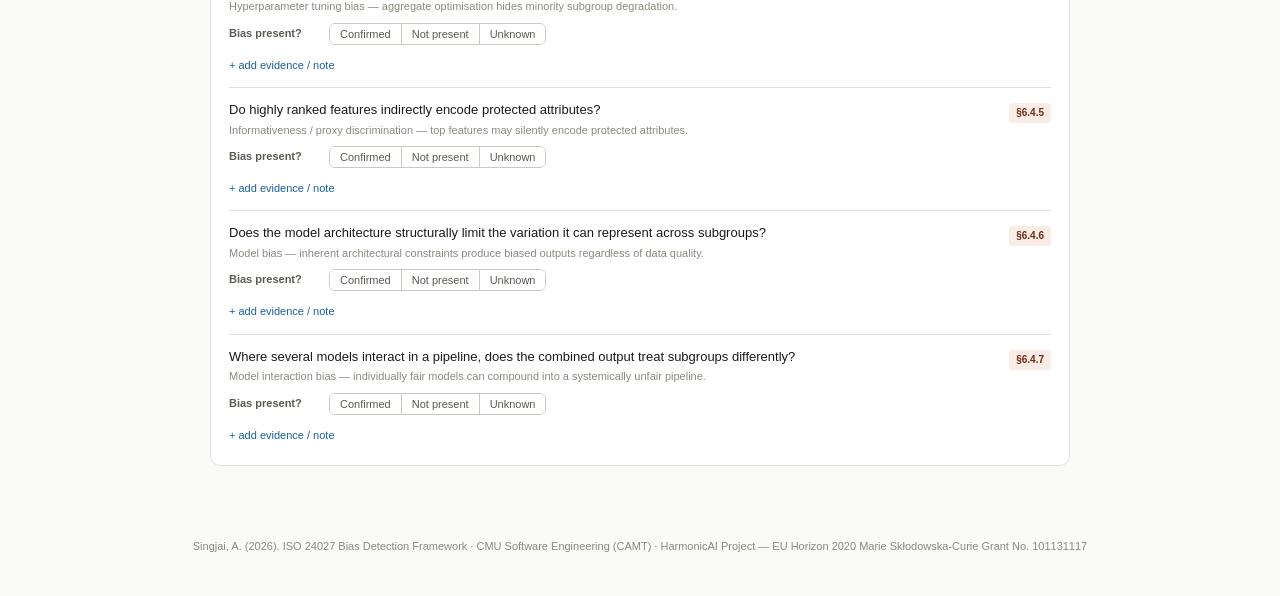
==== commit a22da483: "Rephrase checklist as bias-presence questions; fix stats; remove Specify - checklist / bias-data.js:" ====
--- a/checklist.html
+++ b/checklist.html
@@ -56,9 +56,9 @@
   </div>
 
   <div class="howto">
-    <strong>Stage B — confirm the bias list.</strong> For each clause, record whether the <em>bias</em> named under the question is present in this system:
-    <strong>Confirmed</strong>, <strong>Not present</strong> or <strong>Unknown</strong>. The status refers to the bias, not to a yes/no answer to the question.
-    Add evidence for every status. Confirmed biases move on to the <a href="metric-plan.html">Metric plan</a>, where you decide which ones can be measured and how.
+    <strong>Stage B — confirm the bias list.</strong> Every question asks whether a bias is present in this system. Answer
+    <strong>Confirmed</strong> (yes, there is evidence it is present), <strong>Not present</strong> (there is evidence it is not) or
+    <strong>Unknown</strong> (it has not been checked, there is no information, or you have no authority to answer). Add evidence for every status. Confirmed biases move on to the <a href="metric-plan.html">Metric plan</a>, where you decide which ones can be measured and how.
   </div>
 
   <div class="summary">
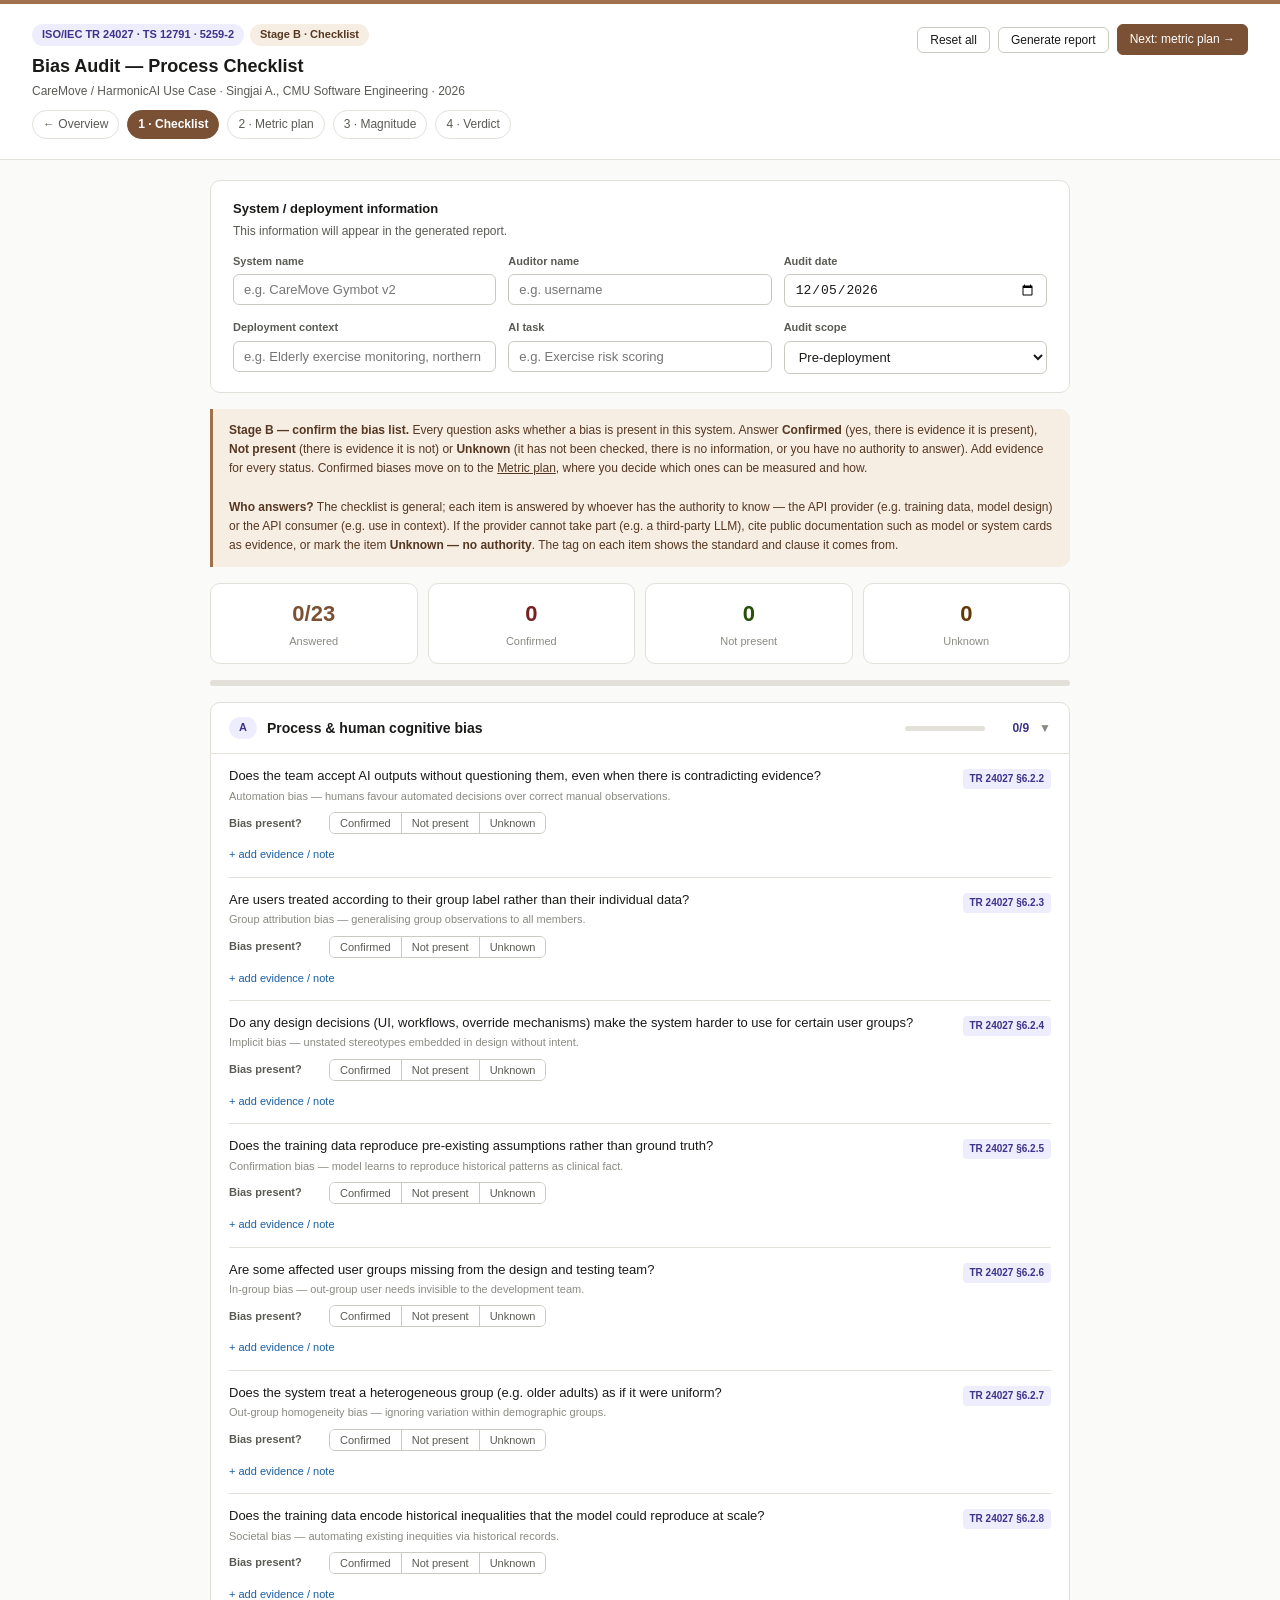
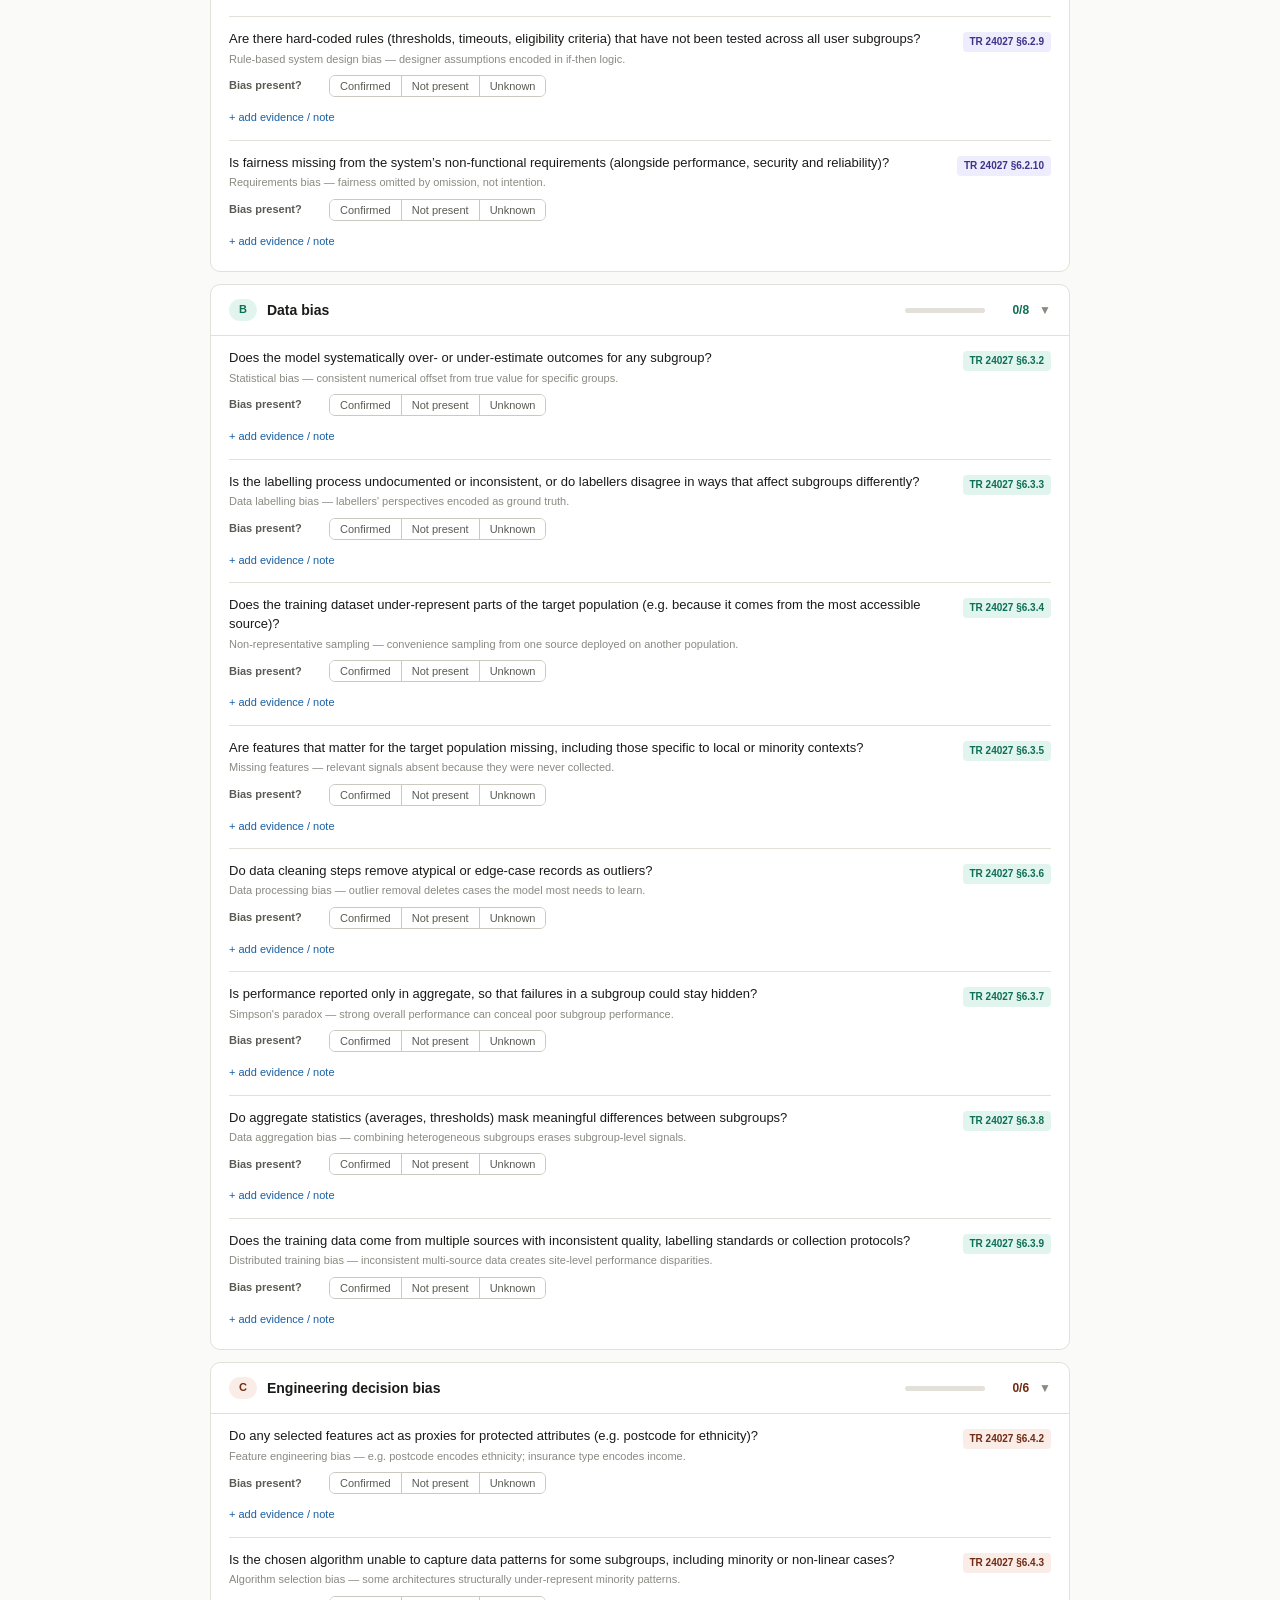
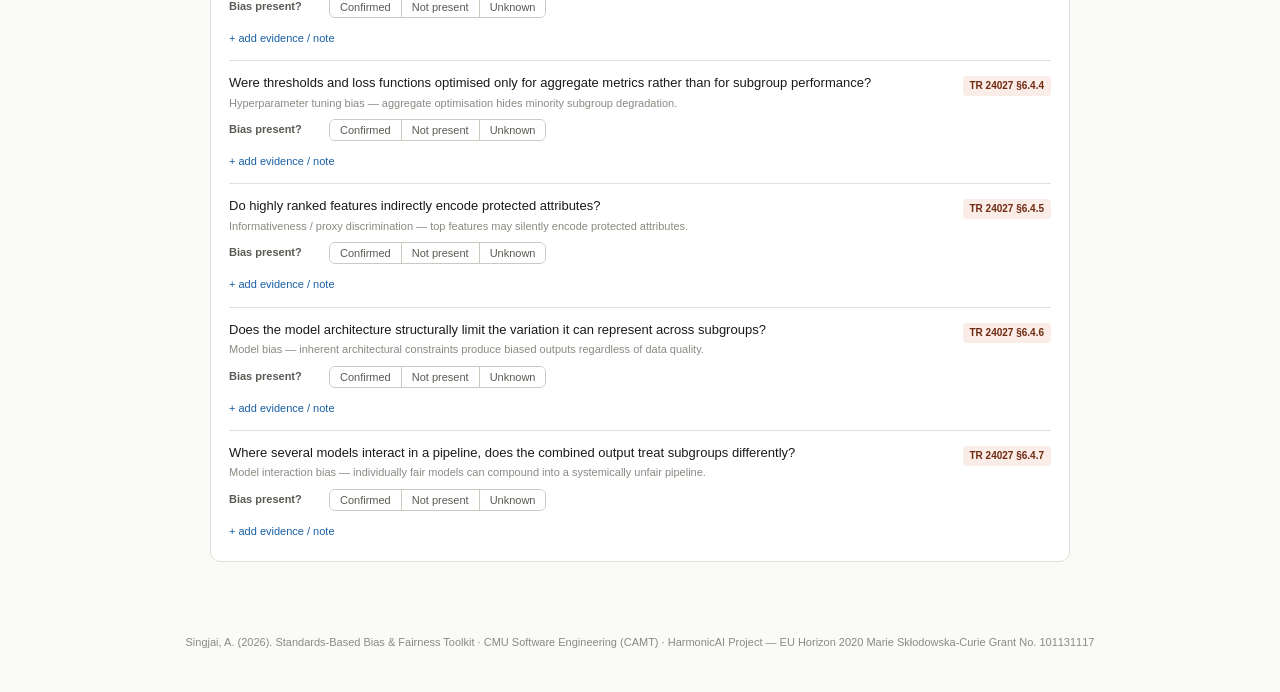
==== commit 46e0f8eb: "Rename to Standards-Based Bias & Fairness Toolkit; brown theme; source tags, API context, minimum ca" ====
--- a/checklist.html
+++ b/checklist.html
@@ -3,7 +3,7 @@
 <head>
 <meta charset="UTF-8">
 <meta name="viewport" content="width=device-width, initial-scale=1.0">
-<title>ISO 24027 Bias Detection Checklist</title>
+<title>Bias Checklist — Standards-Based Bias &amp; Fairness Toolkit</title>
 <link rel="stylesheet" href="style.css">
 </head>
 <body>
@@ -12,8 +12,8 @@
   <div class="header-top">
     <div>
       <div class="header-badges">
-        <span class="badge badge-iso">ISO/IEC 24027:2021</span>
-        <span class="badge badge-proxy">Bias Detection Checklist</span>
+        <span class="badge badge-iso">ISO/IEC TR 24027 · TS 12791 · 5259-2</span>
+        <span class="badge badge-proxy">Stage B · Checklist</span>
       </div>
       <h1>Bias Audit — Process Checklist</h1>
       <p>CareMove / HarmonicAI Use Case · Singjai A., CMU Software Engineering · 2026</p>
@@ -58,7 +58,8 @@
   <div class="howto">
     <strong>Stage B — confirm the bias list.</strong> Every question asks whether a bias is present in this system. Answer
     <strong>Confirmed</strong> (yes, there is evidence it is present), <strong>Not present</strong> (there is evidence it is not) or
-    <strong>Unknown</strong> (it has not been checked, there is no information, or you have no authority to answer). Add evidence for every status. Confirmed biases move on to the <a href="metric-plan.html">Metric plan</a>, where you decide which ones can be measured and how.
+    <strong>Unknown</strong> (it has not been checked, there is no information, or you have no authority to answer). Add evidence for every status. Confirmed biases move on to the <a href="metric-plan.html">Metric plan</a>, where you decide which ones can be measured and how.<br><br>
+    <strong>Who answers?</strong> The checklist is general; each item is answered by whoever has the authority to know — the API provider (e.g. training data, model design) or the API consumer (e.g. use in context). If the provider cannot take part (e.g. a third-party LLM), cite public documentation such as model or system cards as evidence, or mark the item <strong>Unknown — no authority</strong>. The tag on each item shows the standard and clause it comes from.
   </div>
 
   <div class="summary">
@@ -110,12 +111,12 @@
 
 </div>
 
-<div class="site-foot" style="padding:0 20px 40px">Singjai, A. (2026). ISO 24027 Bias Detection Framework · CMU Software Engineering (CAMT) · HarmonicAI Project — EU Horizon 2020 Marie Skłodowska-Curie Grant No. 101131117</div>
+<div class="site-foot" style="padding:0 20px 40px">Singjai, A. (2026). Standards-Based Bias &amp; Fairness Toolkit · CMU Software Engineering (CAMT) · HarmonicAI Project — EU Horizon 2020 Marie Skłodowska-Curie Grant No. 101131117</div>
 
 <!-- REPORT MODAL -->
 <div class="modal-bg" id="modal" style="display:none" onclick="if(event.target===this)closeReport()">
   <div class="modal" id="report-content">
-    <h2>ISO 24027 Bias Audit Report — Stage B</h2>
+    <h2>Bias Audit Report — Stage B</h2>
     <div class="meta" id="report-meta"></div>
 
     <div class="report-section">
@@ -205,7 +206,7 @@
                     oninput="saveNote('${id}')">${esc(state.notes[id] || '')}</textarea>
         </div>
       </div>
-      <span class="clause-tag tag-${cat}">${item.clause}</span>
+      <span class="clause-tag tag-${cat}">${SRC(item)}</span>
     </div>`;
 }
 function renderItems(cat) { document.getElementById('cat-' + cat + '-items').innerHTML = ITEMS[cat].map(i => itemHtml(i, cat)).join(''); }
@@ -278,11 +279,11 @@
   if (open) { vb.className = 'verdict-box v-amber'; vb.textContent = `${ca.answered}/${all.length} clauses answered. Answer the remaining ${open} before finalising the bias list.`; }
   else { vb.className = 'verdict-box v-green'; vb.textContent = `All ${all.length} clauses answered: ${ca.confirmed} confirmed, ${ca.not_present} not present, ${ca.unknown} unknown. Continue with the ${ca.confirmed} confirmed clause(s) in the Metric plan.`; }
 
-  section('confirmed', all.filter(i => state.status[i.id]==='confirmed').map(i => row('s-miss','CONFIRMED',`<strong style="font-size:12px">${i.clause}</strong> — ${esc(BIAS_NAME(i))}${ev(i.id)}`)).join(''));
+  section('confirmed', all.filter(i => state.status[i.id]==='confirmed').map(i => row('s-miss','CONFIRMED',`<strong style="font-size:12px">${SRC(i)}</strong> — ${esc(BIAS_NAME(i))}${ev(i.id)}`)).join(''));
   section('unknown', all.filter(i => state.status[i.id]==='unknown').map(i => row('s-unk','UNKNOWN',
-    `<strong style="font-size:12px">${i.clause}</strong> — ${esc(BIAS_NAME(i))}<br><span style="font-size:11px">Reason: ${state.unkReason[i.id] ? UNK_REASON[state.unkReason[i.id]] : '<span style="color:var(--red)">not given</span>'}</span>${ev(i.id)}`)).join(''));
-  section('np', all.filter(i => state.status[i.id]==='not_present').map(i => row('s-done','NOT PRESENT',`<strong style="font-size:12px">${i.clause}</strong> — ${esc(BIAS_NAME(i))}${ev(i.id)}`)).join(''));
-  section('open', all.filter(i => !state.status[i.id]).map(i => row('s-miss','OPEN',`<strong style="font-size:12px">${i.clause}</strong> — ${i.q}`)).join(''));
+    `<strong style="font-size:12px">${SRC(i)}</strong> — ${esc(BIAS_NAME(i))}<br><span style="font-size:11px">Reason: ${state.unkReason[i.id] ? UNK_REASON[state.unkReason[i.id]] : '<span style="color:var(--red)">not given</span>'}</span>${ev(i.id)}`)).join(''));
+  section('np', all.filter(i => state.status[i.id]==='not_present').map(i => row('s-done','NOT PRESENT',`<strong style="font-size:12px">${SRC(i)}</strong> — ${esc(BIAS_NAME(i))}${ev(i.id)}`)).join(''));
+  section('open', all.filter(i => !state.status[i.id]).map(i => row('s-miss','OPEN',`<strong style="font-size:12px">${SRC(i)}</strong> — ${i.q}`)).join(''));
 
   const ready = (id, label, why) => {
     const s = state.status[id];
@@ -311,12 +312,12 @@
 function exportCSV() {
   const date = document.getElementById('audit-date').value || new Date().toISOString().slice(0,10);
   const lines = [
-    'ISO 24027 Bias Audit — Stage B export',
+    TOOL_NAME + ' — Stage B export',
     'System,' + csvCell(document.getElementById('sys-name').value),
     'Auditor,' + csvCell(document.getElementById('auditor').value),
     'Date,' + date, '',
-    'Clause,Category,Bias,Question,Bias status,Unknown reason,Evidence/Note',
-    ...ALL_ITEMS().map(i => [i.clause, i.id[0].toUpperCase(), csvCell(BIAS_NAME(i)), csvCell(i.q),
+    'Source,Category,Bias,Question,Bias status,Unknown reason,Evidence/Note',
+    ...ALL_ITEMS().map(i => [csvCell(SRC(i)), i.id[0].toUpperCase(), csvCell(BIAS_NAME(i)), csvCell(i.q),
       state.status[i.id] ? STATUS[state.status[i.id]] : 'Unanswered',
       state.unkReason[i.id] ? UNK_REASON[state.unkReason[i.id]] : '',
       csvCell(state.notes[i.id] || '')].join(','))
--- a/style.css
+++ b/style.css
@@ -202,13 +202,13 @@
   fieldset:disabled .seg button, fieldset:disabled .chip { cursor: not-allowed; opacity: 0.7; }
   .empty { font-size: 13px; color: var(--text2); padding: 12px 0; }
 
-  /* ─── Theme: gold (shared with index.html) ─── */
+  /* ─── Theme: brown (shared with index.html); variable names kept from the earlier gold theme ─── */
   :root {
-    --gold: #c9a227;        /* accent: lines, bars, hover */
-    --gold-deep: #8a6d1b;   /* buttons, current step */
-    --gold-dark: #6b5415;   /* text on pale gold */
-    --gold-bright: #f2d16b; /* highlight on dark gold */
-    --gold-light: #fbf5e4;  /* pale backgrounds */
+    --gold: #a0714c;        /* accent: lines, bars, hover */
+    --gold-deep: #7a5134;   /* buttons, current step */
+    --gold-dark: #563823;   /* text on pale brown */
+    --gold-bright: #e8c9a2; /* highlight on dark brown */
+    --gold-light: #f6ede3;  /* pale backgrounds */
   }
   .header { border-top: 4px solid var(--gold); }
   .badge-proxy { background: var(--gold-light); color: var(--gold-dark); }
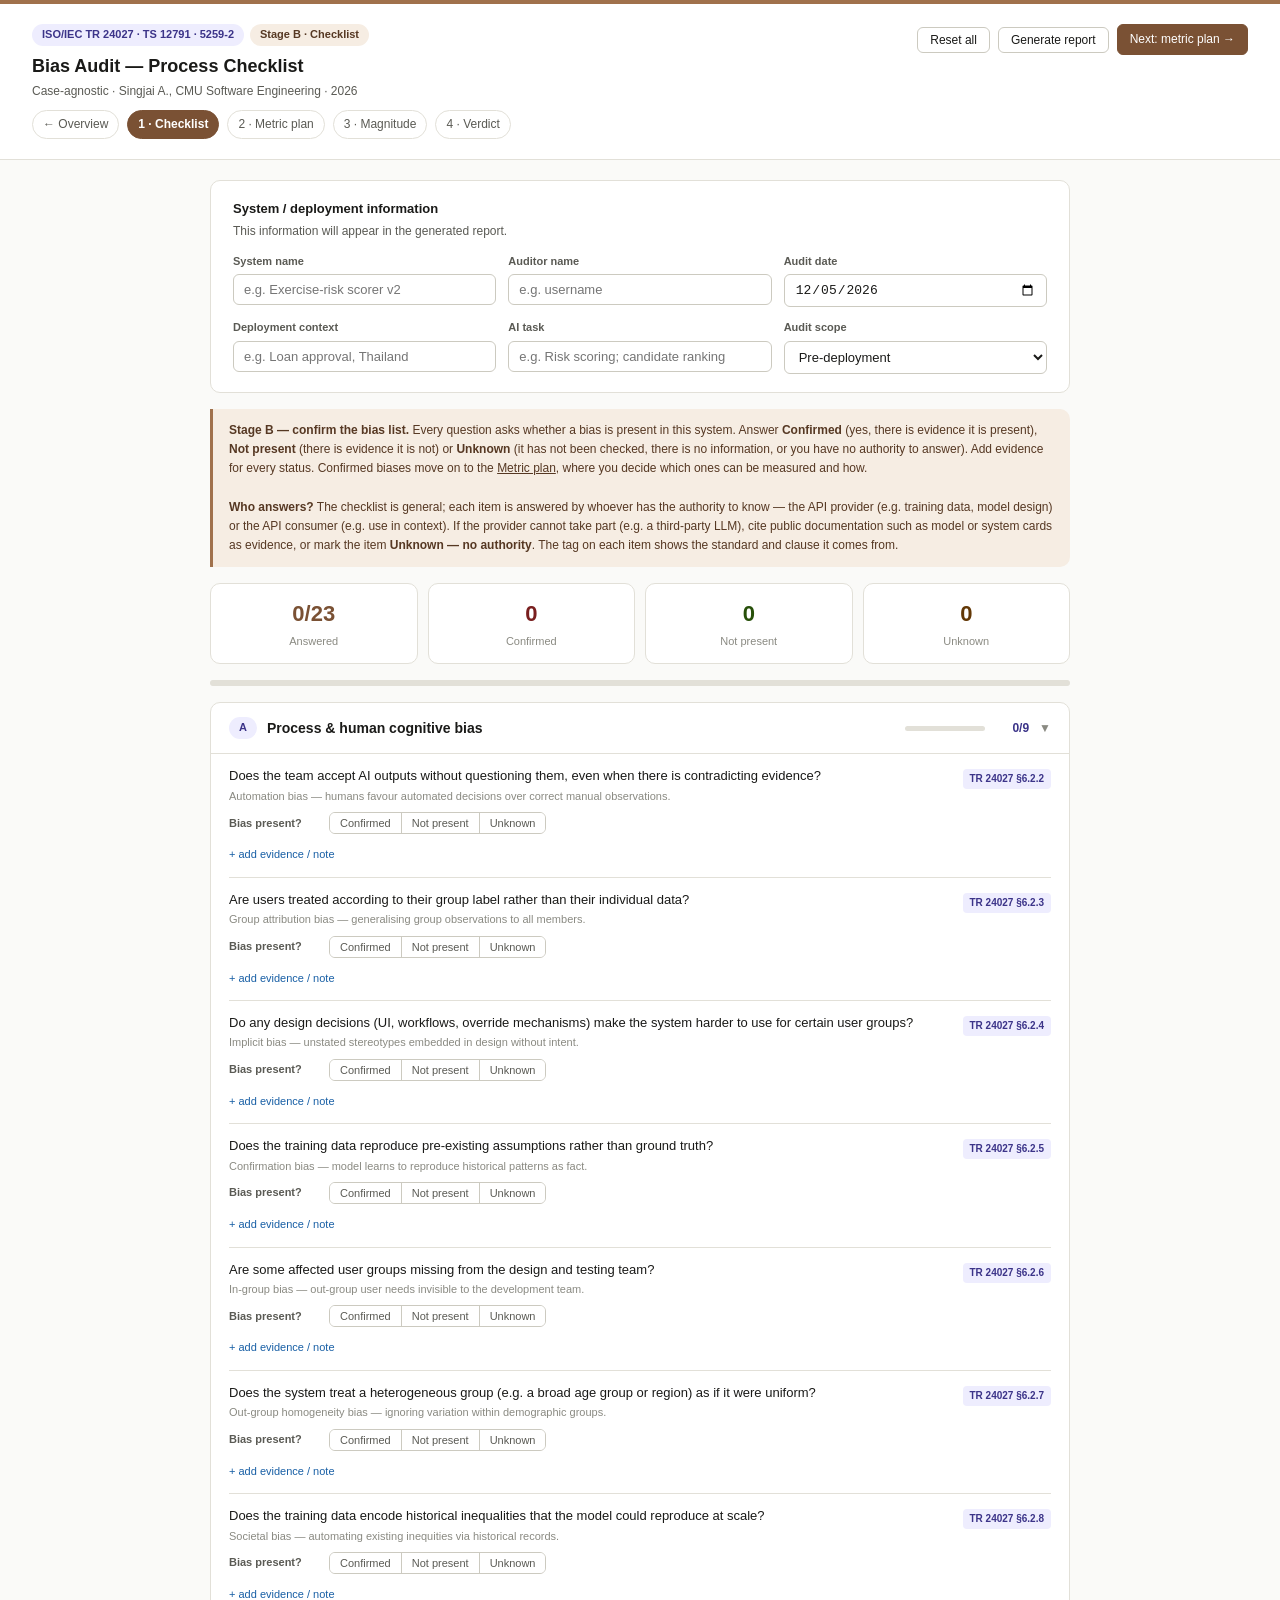
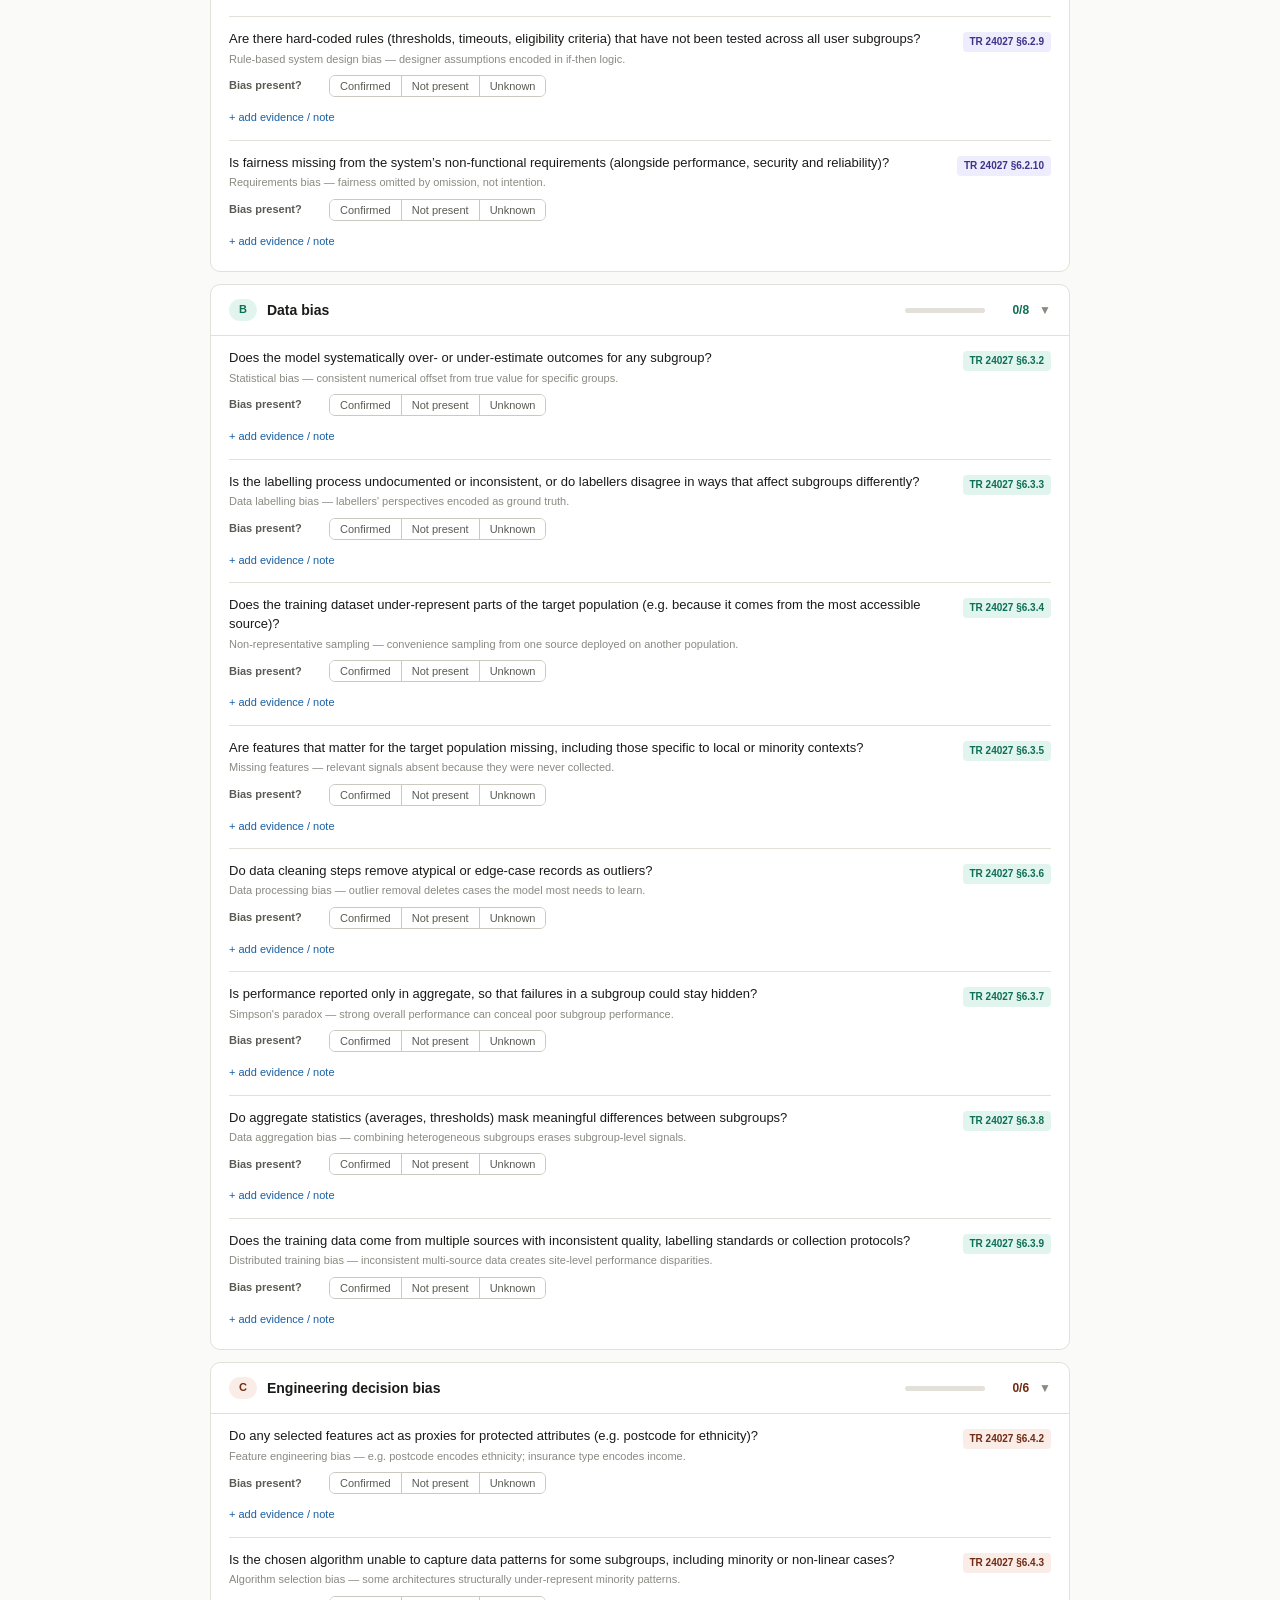
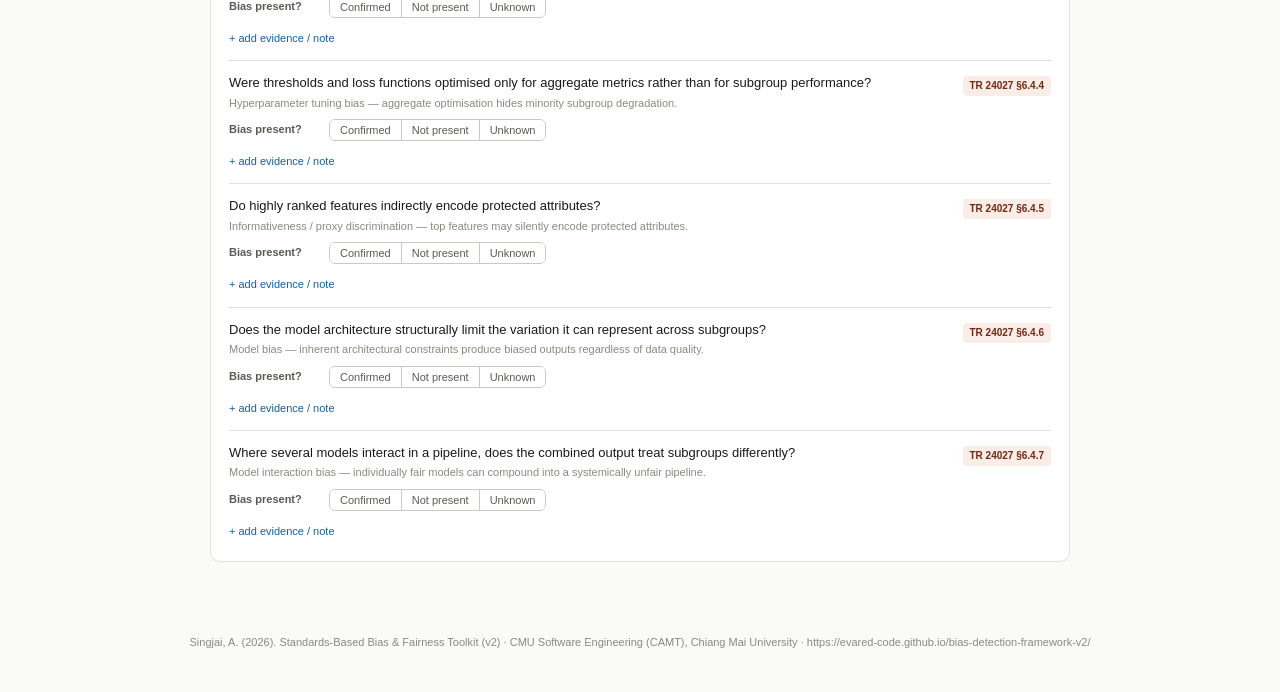
==== commit 4e576615: "Toolkit v2: standards-based, case-agnostic, brown theme - Rename to Standards-Based Bias & Fairness " ====
--- a/checklist.html
+++ b/checklist.html
@@ -16,7 +16,7 @@
         <span class="badge badge-proxy">Stage B · Checklist</span>
       </div>
       <h1>Bias Audit — Process Checklist</h1>
-      <p>CareMove / HarmonicAI Use Case · Singjai A., CMU Software Engineering · 2026</p>
+      <p>Case-agnostic · Singjai A., CMU Software Engineering · 2026</p>
     </div>
     <div class="header-actions">
       <button class="btn btn-sm" onclick="resetAll()">Reset all</button>
@@ -39,11 +39,11 @@
     <div style="font-size:13px;font-weight:600;margin-bottom:2px">System / deployment information</div>
     <div style="font-size:12px;color:var(--text2)">This information will appear in the generated report.</div>
     <div class="form-grid">
-      <div class="form-field"><label>System name</label><input type="text" id="sys-name" placeholder="e.g. CareMove Gymbot v2" oninput="saveInfo()"></div>
+      <div class="form-field"><label>System name</label><input type="text" id="sys-name" placeholder="e.g. Exercise-risk scorer v2" oninput="saveInfo()"></div>
       <div class="form-field"><label>Auditor name</label><input type="text" id="auditor" placeholder="e.g. username" oninput="saveInfo()"></div>
       <div class="form-field"><label>Audit date</label><input type="date" id="audit-date" oninput="saveInfo()"></div>
-      <div class="form-field"><label>Deployment context</label><input type="text" id="context" placeholder="e.g. Elderly exercise monitoring, northern Thailand" oninput="saveInfo()"></div>
-      <div class="form-field"><label>AI task</label><input type="text" id="ai-task" placeholder="e.g. Exercise risk scoring" oninput="saveInfo()"></div>
+      <div class="form-field"><label>Deployment context</label><input type="text" id="context" placeholder="e.g. Loan approval, Thailand" oninput="saveInfo()"></div>
+      <div class="form-field"><label>AI task</label><input type="text" id="ai-task" placeholder="e.g. Risk scoring; candidate ranking" oninput="saveInfo()"></div>
       <div class="form-field"><label>Audit scope</label>
         <select id="scope" onchange="saveInfo()">
           <option>Pre-deployment</option>
@@ -111,7 +111,7 @@
 
 </div>
 
-<div class="site-foot" style="padding:0 20px 40px">Singjai, A. (2026). Standards-Based Bias &amp; Fairness Toolkit · CMU Software Engineering (CAMT) · HarmonicAI Project — EU Horizon 2020 Marie Skłodowska-Curie Grant No. 101131117</div>
+<div class="site-foot" style="padding:0 20px 40px">Singjai, A. (2026). Standards-Based Bias &amp; Fairness Toolkit (v2) · CMU Software Engineering (CAMT), Chiang Mai University · https://evared-code.github.io/bias-detection-framework-v2/</div>
 
 <!-- REPORT MODAL -->
 <div class="modal-bg" id="modal" style="display:none" onclick="if(event.target===this)closeReport()">
--- a/style.css
+++ b/style.css
@@ -227,3 +227,8 @@
   a { color: inherit; }
   .hint a, .lead a, .kv a, .empty a { color: var(--gold-dark); text-decoration: underline; }
   .site-foot { text-align: center; padding: 20px 0 0; font-size: 11px; color: var(--text3); }
+
+/* column chips (metric plan) */
+.colchip { font: inherit; font-size: 11px; padding: 1px 8px; margin: 2px 2px 0 0; border: 1px solid var(--border); border-radius: 10px; background: var(--surface); cursor: pointer; }
+.colchip.on { background: var(--gold-deep); border-color: var(--gold-deep); color: #fff; }
+.colchip:hover:not(.on) { background: var(--gold-light); }
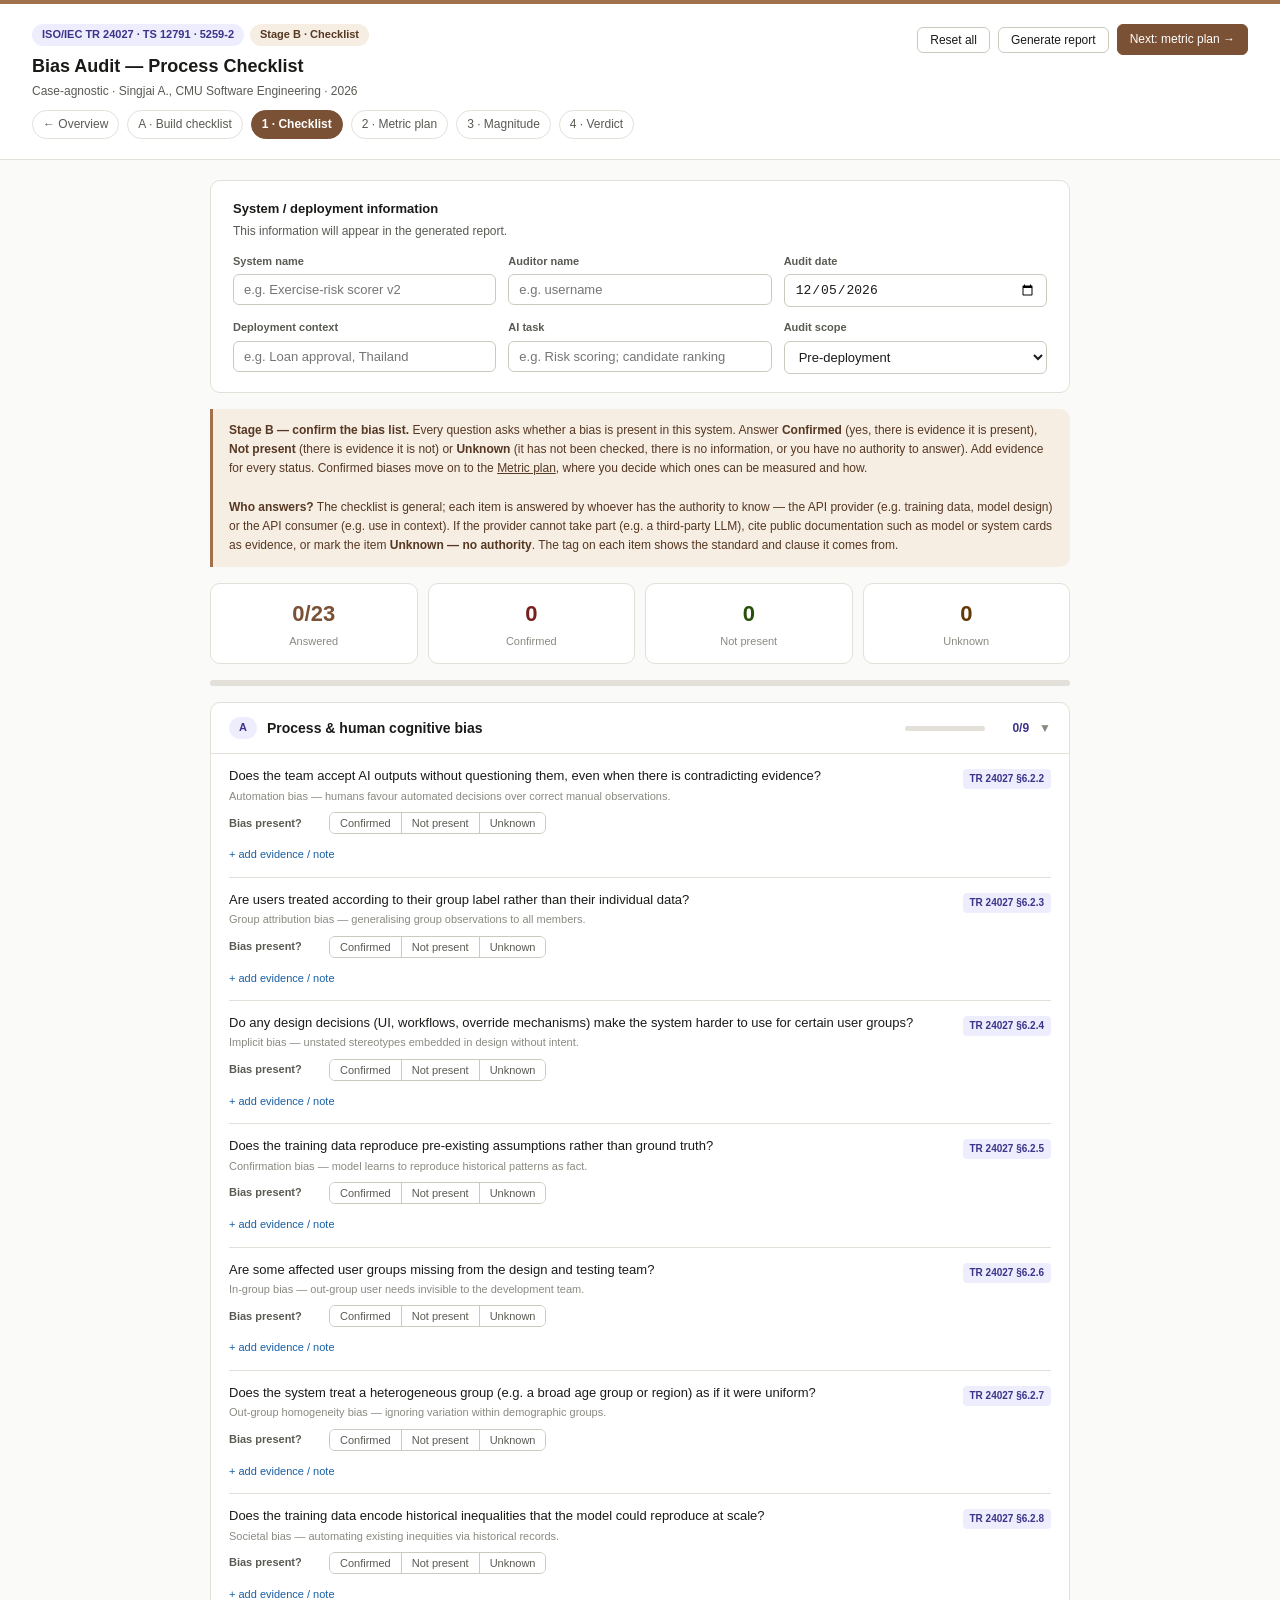
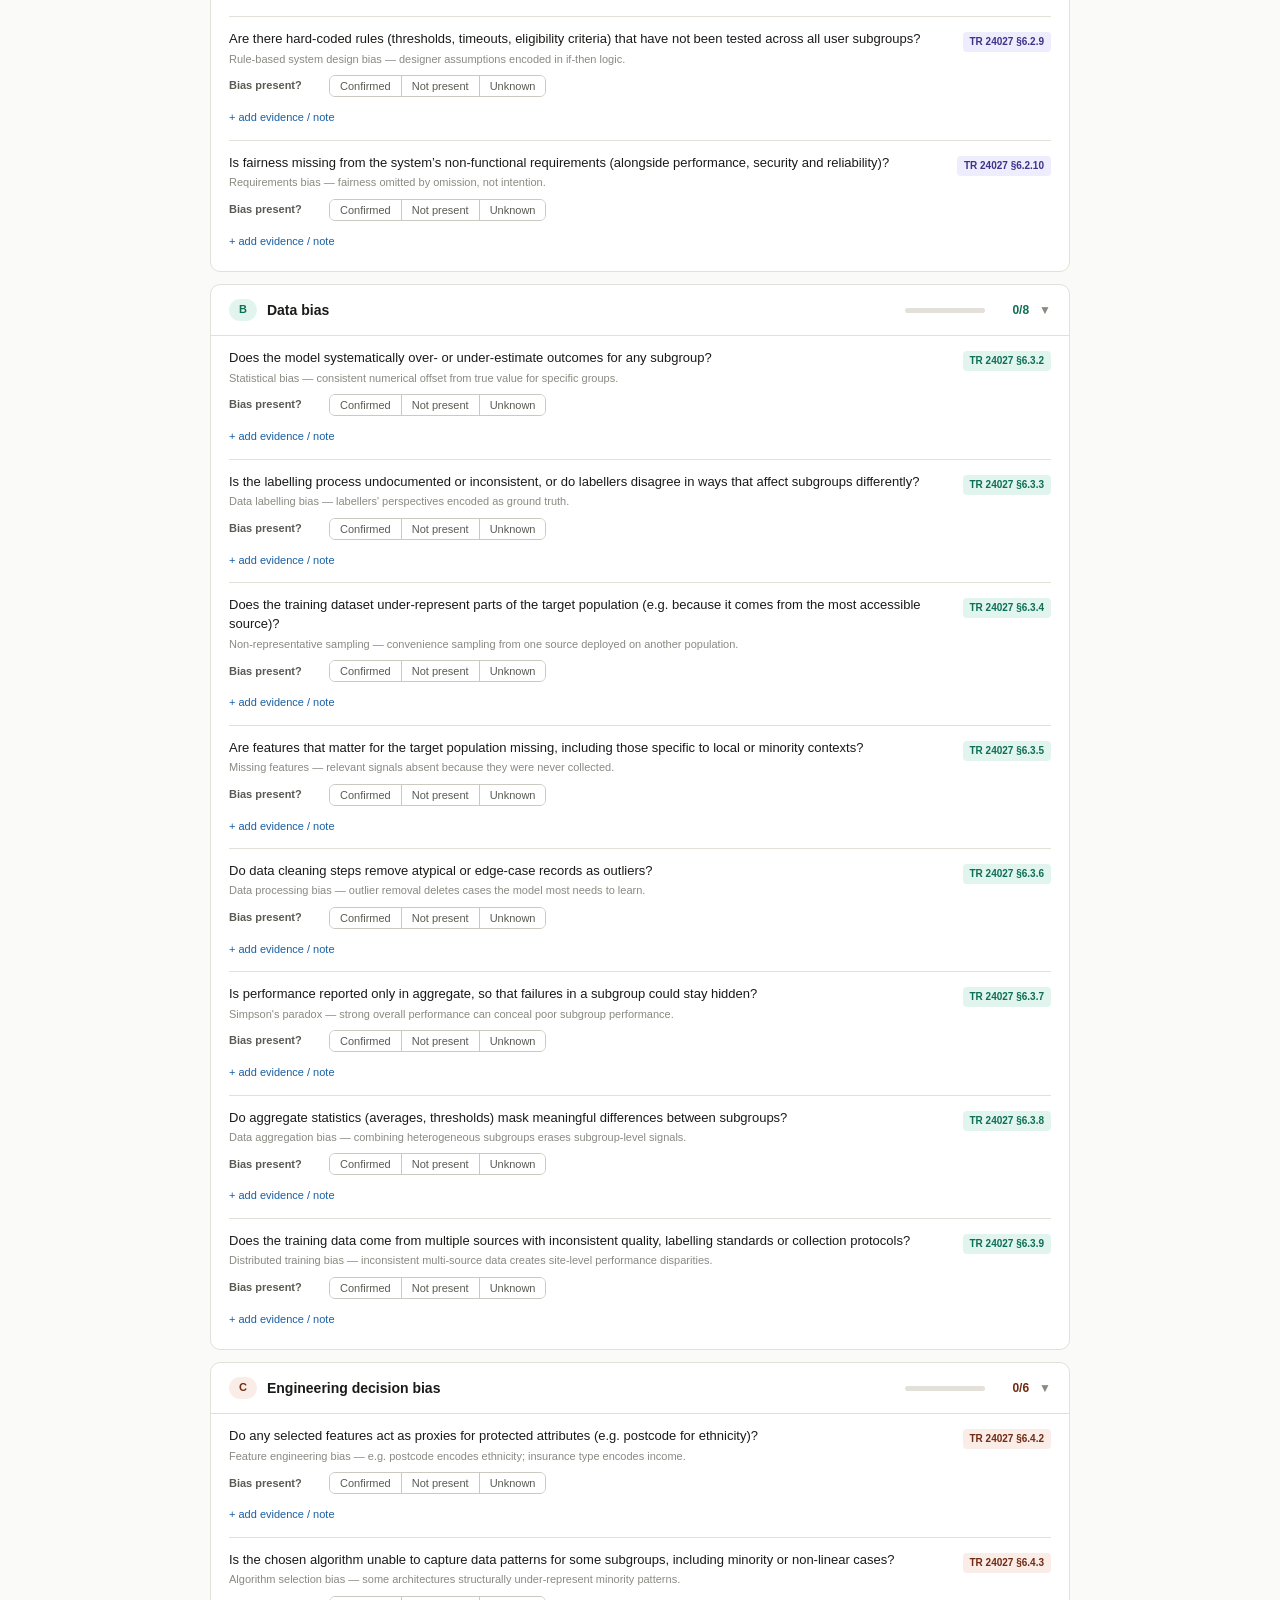
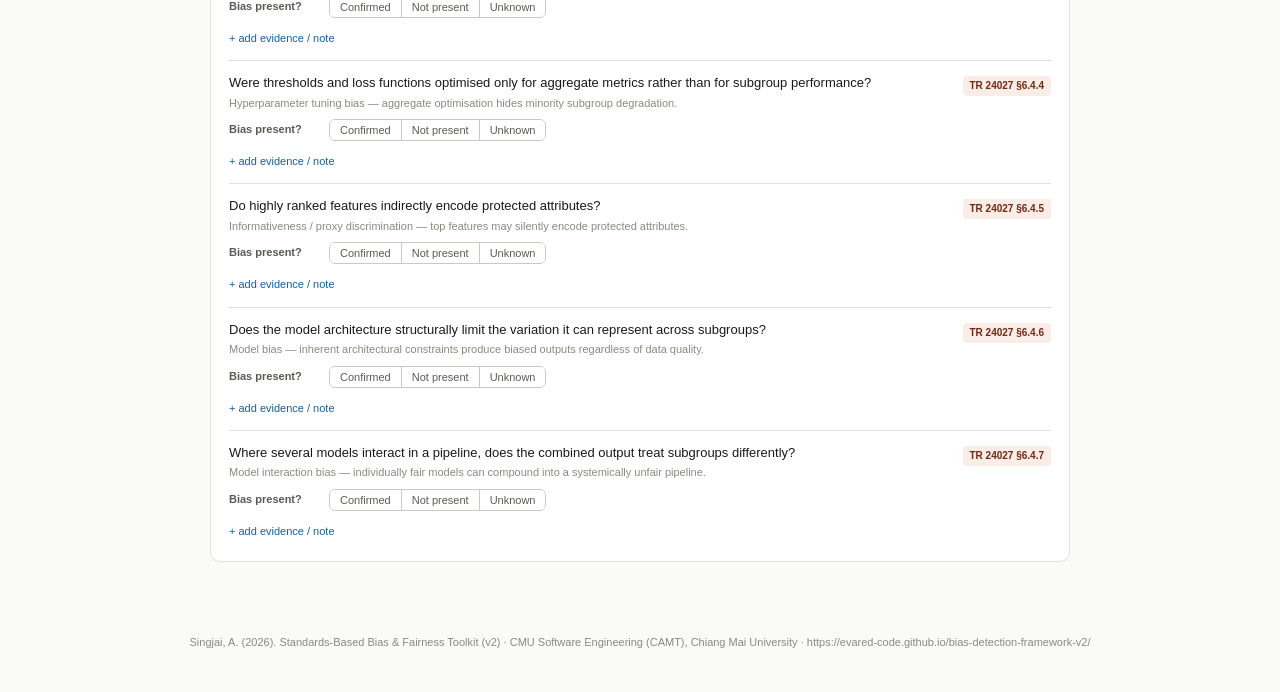
==== commit 8ee95292: "Add files via upload add standard.html" ====
--- a/checklist.html
+++ b/checklist.html
@@ -26,6 +26,7 @@
   </div>
   <div class="nav">
     <a href="index.html">← Overview</a>
+    <a href="standards.html">A · Build checklist</a>
     <a href="checklist.html" class="current">1 · Checklist</a>
     <a href="metric-plan.html">2 · Metric plan</a>
     <a href="magnitude.html">3 · Magnitude</a>
@@ -62,6 +63,8 @@
     <strong>Who answers?</strong> The checklist is general; each item is answered by whoever has the authority to know — the API provider (e.g. training data, model design) or the API consumer (e.g. use in context). If the provider cannot take part (e.g. a third-party LLM), cite public documentation such as model or system cards as evidence, or mark the item <strong>Unknown — no authority</strong>. The tag on each item shows the standard and clause it comes from.
   </div>
 
+  <div id="built-note"></div>
+
   <div class="summary">
     <div class="stat"><div class="stat-num" id="s-done" style="color:var(--gold-deep)">0/23</div><div class="stat-lbl">Answered</div></div>
     <div class="stat"><div class="stat-num" id="s-conf" style="color:var(--red)">0</div><div class="stat-lbl">Confirmed</div></div>
@@ -184,8 +187,8 @@
   return `
     <div class="check-item" id="item-${id}">
       <div class="check-content">
-        <div class="check-q">${item.q}</div>
-        <div class="check-sub">${item.sub}</div>
+        <div class="check-q">${esc(item.q)}</div>
+        <div class="check-sub">${esc(item.sub)}</div>
         <div class="ctrl-row">
           <span class="ctrl-lbl">Bias present?</span>
           <div class="seg">${Object.entries(STATUS).map(([k,l]) =>
@@ -215,7 +218,11 @@
   const w = document.createElement('div'); w.innerHTML = itemHtml(item, cat).trim();
   document.getElementById('item-' + id).replaceWith(w.firstElementChild);
 }
-function renderAll() { ['a','b','c'].forEach(renderItems); updateProgress(); }
+function renderAll() {
+  ['a','b','c'].forEach(renderItems); updateProgress();
+  const b = lsGet(BUILT_KEY), el = document.getElementById('built-note');
+  el.innerHTML = BUILT_APPLIED && b ? `<div class="verdict-box v-green" style="margin-bottom:14px">This checklist includes the result of stage A coding (${(b.documents||[]).map(esc).join(', ') || 'additional standards'}): ${b.items.filter(i=>!i.refines).length} item(s) added, ${b.items.filter(i=>i.kind==='refine').length} reworded, ${b.items.filter(i=>i.refines && i.kind!=='refine').length} matched (source added). Manage it on <a href="standards.html">A · Build checklist</a>.</div>` : '';
+}
 
 // ─── INTERACTIONS ────────────────────────────────────────────────────
 function setStatus(id, k) {
@@ -283,7 +290,7 @@
   section('unknown', all.filter(i => state.status[i.id]==='unknown').map(i => row('s-unk','UNKNOWN',
     `<strong style="font-size:12px">${SRC(i)}</strong> — ${esc(BIAS_NAME(i))}<br><span style="font-size:11px">Reason: ${state.unkReason[i.id] ? UNK_REASON[state.unkReason[i.id]] : '<span style="color:var(--red)">not given</span>'}</span>${ev(i.id)}`)).join(''));
   section('np', all.filter(i => state.status[i.id]==='not_present').map(i => row('s-done','NOT PRESENT',`<strong style="font-size:12px">${SRC(i)}</strong> — ${esc(BIAS_NAME(i))}${ev(i.id)}`)).join(''));
-  section('open', all.filter(i => !state.status[i.id]).map(i => row('s-miss','OPEN',`<strong style="font-size:12px">${SRC(i)}</strong> — ${i.q}`)).join(''));
+  section('open', all.filter(i => !state.status[i.id]).map(i => row('s-miss','OPEN',`<strong style="font-size:12px">${SRC(i)}</strong> — ${esc(i.q)}`)).join(''));
 
   const ready = (id, label, why) => {
     const s = state.status[id];
